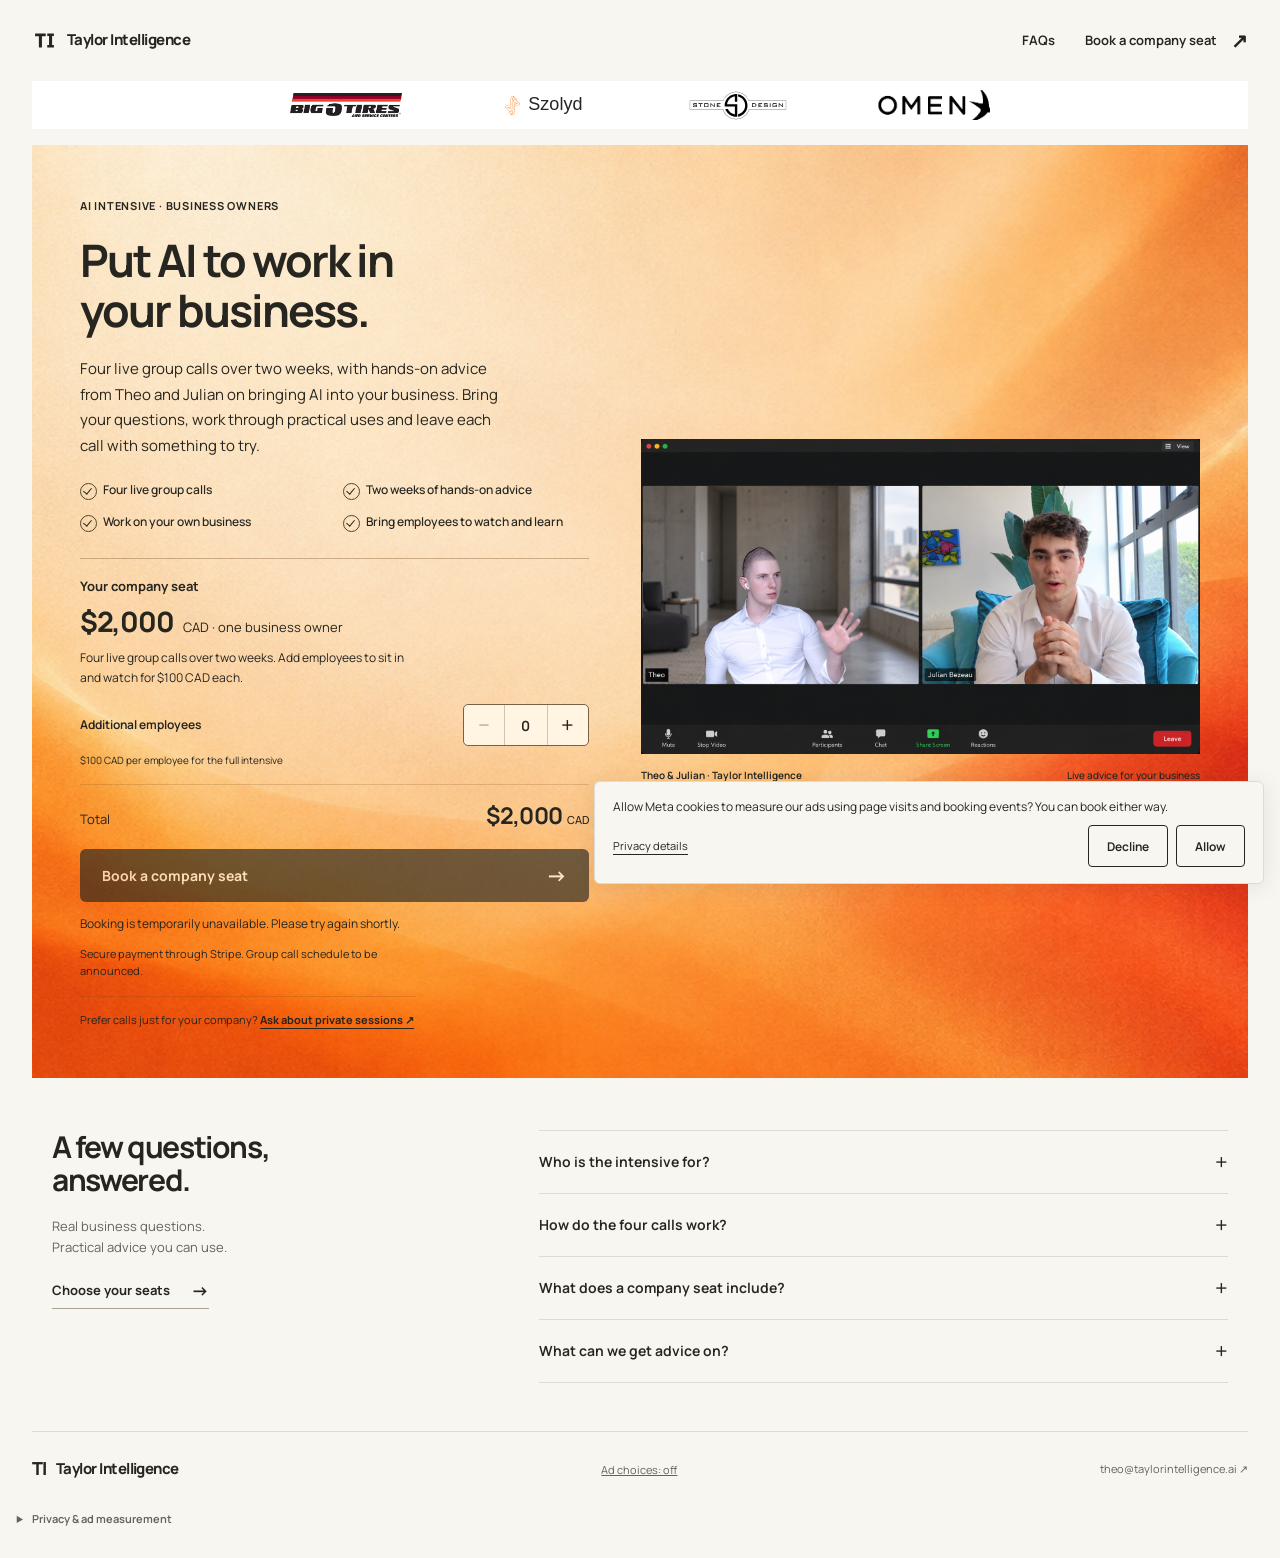
==== ai-intensive/index.html @ d01e2531 "Add consent-based Meta Pixel and verified purchase events" ====
<!doctype html>
<html lang="en-CA">
<head>
  <meta charset="utf-8">
  <meta name="viewport" content="width=device-width, initial-scale=1">
  <title>AI Intensive for Business Owners — Taylor Intelligence</title>
  <meta name="description" content="Hands-on advice for business owners putting AI to work. Four live group calls over two weeks. $2,000 CAD per company seat, plus $100 per additional employee.">
  <meta name="theme-color" content="#f4f1ea">
  <link rel="canonical" href="https://taylorintelligence.ai/ai-intensive/">
  <link rel="icon" href="/favicon.svg" type="image/svg+xml">
  <link rel="preload" href="/ai-intensive/fonts/Manrope.ttf" as="font" type="font/ttf" crossorigin>
  <meta property="og:type" content="website">
  <meta property="og:site_name" content="Taylor Intelligence">
  <meta property="og:title" content="Put AI to work in your business.">
  <meta property="og:description" content="Four live group calls over two weeks. Practical AI advice for business owners. $2,000 CAD per company seat, plus $100 per additional employee.">
  <meta property="og:url" content="https://taylorintelligence.ai/ai-intensive/">
  <meta property="og:image" content="https://taylorintelligence.ai/ai-intensive/og.png?v=20261009-company-intensive">
  <meta property="og:image:width" content="1200">
  <meta property="og:image:height" content="630">
  <meta name="twitter:card" content="summary_large_image">
  <meta name="twitter:title" content="Put AI to work in your business.">
  <meta name="twitter:description" content="Hands-on AI advice for business owners. Four live group calls over two weeks. $2,000 CAD per company seat, plus $100 per additional employee.">
  <meta name="twitter:image" content="https://taylorintelligence.ai/ai-intensive/og.png?v=20261009-company-intensive">
  <link rel="stylesheet" href="/ai-intensive/style.css?v=20261010-ad-measurement">
</head>
<body>
  <a class="skip-link" href="#main">Skip to content</a>
  <header class="site-header shell">
    <a class="brand" href="/" aria-label="Taylor Intelligence — home">
      <svg class="mark" viewBox="0 0 32 32" aria-hidden="true" focusable="false"><g transform="translate(3.290 24.934) scale(0.0256 -0.0256)"><path d="M557 563H368V0H216V563H27V698H557Z"/><path transform="translate(584 0)" d="M382 0H50V121H140V577H50V698H382V577H292V121H382Z"/></g></svg>
      <span>Taylor Intelligence</span>
    </a>
    <nav aria-label="Page navigation"><a href="#questions">FAQs</a><a class="nav-cta" href="#booking">Book a company seat <span aria-hidden="true">↗</span></a></nav>
  </header>

  <div class="client-proof shell" role="group" aria-label="A few businesses we work with">
    <div class="client-logos">
      <figure class="logo-item logo-big-o"><img src="/ai-intensive/logos/big-o-tires.png" alt="Big O Tires Victoria" width="400" height="89"></figure>
      <figure class="logo-item logo-szolyd"><img src="/ai-intensive/logos/szolyd.svg" alt="Szolyd" width="340" height="340"><span aria-hidden="true">Szolyd</span></figure>
      <figure class="logo-item"><img src="/ai-intensive/logos/sd-concrete.svg" alt="Stone Design Concrete" width="340" height="101"></figure>
      <figure class="logo-item logo-omen"><img src="/ai-intensive/logos/omen-foils-dark.png" alt="Omen Foils" width="1200" height="359"></figure>
    </div>
  </div>


  <main id="main">
    <section class="hero shell" aria-labelledby="offer-title">
      <div class="hero-copy">
        <div class="hero-heading">
          <p class="eyebrow">AI intensive · Business owners</p>
          <h1 id="offer-title">Put AI to work in your business.</h1>
        </div>
        <p class="hero-intro">Four live group calls over two weeks, with hands-on advice from Theo and Julian on bringing AI into your business. Bring your questions, work through practical uses and leave each call with something to try.</p>
        <ul class="inclusions" aria-label="Included in the programme">
          <li>Four live group calls</li>
          <li>Two weeks of hands-on advice</li>
          <li>Work on your own business</li>
          <li>Bring employees to watch and learn</li>
        </ul>
        <div id="booking" class="booking" aria-labelledby="booking-title">
          <h2 id="booking-title" class="booking-title">Your company seat</h2>
          <p class="price"><strong>$2,000</strong> <span>CAD · one business owner</span></p>
          <p class="seat-note">Four live group calls over two weeks. Add employees to sit in and watch for $100 CAD each.</p>
          <form id="company-checkout" action="/api/checkout" method="post">
            <div class="seat-row">
              <label for="extra-employees">Additional employees</label>
              <div class="seat-stepper">
                <button type="button" data-seat-step="-1" aria-label="Remove one additional employee" disabled>−</button>
                <input id="extra-employees" name="extraEmployees" type="number" min="0" max="99" step="1" value="0" inputmode="numeric" aria-describedby="extra-seat-price">
                <button type="button" data-seat-step="1" aria-label="Add one additional employee">+</button>
              </div>
            </div>
            <p id="extra-seat-price" class="seat-unit">$100 CAD per employee for the full intensive</p>
            <div class="order-total" aria-live="polite" aria-atomic="true"><span>Total</span><strong><output id="order-total" for="extra-employees">$2,000</output> <span>CAD</span></strong></div>
            <input type="hidden" name="checkoutAttempt" id="checkout-attempt" value="">
            <button class="button checkout-button" type="submit">Book a company seat <span aria-hidden="true">→</span></button>
            <p id="checkout-status" class="checkout-status" role="status" aria-live="polite" hidden></p>
          </form>
          <p class="hero-note">Secure payment through Stripe. Group call schedule to be announced.</p>
          <p class="private-option">Prefer calls just for your company? <a href="https://calendar.google.com/calendar/u/0/appointments/schedules/AcZssZ1gTNRRjtUhFG3CoFfreS9iHhPiF3XYPo2QBchk6DxCt5HwHm_gLVUe3Z-rBEhu890-og5GPxIP">Ask about private sessions <span aria-hidden="true">↗</span></a></p>
        </div>
      </div>
      <figure class="mentor-photo">
        <img src="/ai-intensive/images/theo-julian-call.png" alt="Theo Taylor and Julian Bezeau in a two-person video call." width="1672" height="941" fetchpriority="high">
        <figcaption><span>Theo &amp; Julian · Taylor Intelligence</span><span>Live advice for your business</span></figcaption>
      </figure>
    </section>

    <section id="questions" class="questions shell" aria-labelledby="questions-title">
      <div class="questions-intro">
        <h2 id="questions-title">A few questions, <br>answered.</h2>
        <p>Real business questions. <br>Practical advice you can use.</p>
        <a class="text-link" href="#booking">Choose your seats <span aria-hidden="true">→</span></a>
      </div>
      <div class="faq-list">
        <details><summary>Who is the intensive for?<span aria-hidden="true">+</span></summary><p>Business owners who want hands-on advice on incorporating AI into their business. Bring the work you already do and the questions you want help with. You don’t need to be an AI expert.</p></details>
        <details><summary>How do the four calls work?<span aria-hidden="true">+</span></summary><p>You join four live shared group calls over two weeks, guided by Theo and Julian. We discuss practical AI uses and give advice grounded in the businesses in the room. The group schedule is to be announced. Private company sessions are available by arrangement; ask us about the scope and price.</p></details>
        <details><summary>What does a company seat include?<span aria-hidden="true">+</span></summary><p>The $2,000 CAD company seat covers one business owner for all four calls. Additional employees from the same company can sit in and watch for $100 CAD each, covering the full intensive. Use the seat selector to choose how many extra employees to bring before paying.</p></details>
        <details><summary>What can we get advice on?<span aria-hidden="true">+</span></summary><p>Bring practical questions: where AI could help with customer follow-ups, quoting, marketing, admin or finding information. We help you think through useful tools and next steps for your business. This is live advice and education; custom software development and paid tool subscriptions are separate.</p></details>
      </div>
    </section>
  </main>
  <footer class="site-footer shell"><a class="brand" href="/"><span class="footer-ti" aria-hidden="true">TI</span><span>Taylor Intelligence</span></a><button type="button" id="ad-choice" class="ad-choice">Ad choices: off</button><a href="mailto:theo@taylorintelligence.ai">theo@taylorintelligence.ai <span aria-hidden="true">↗</span></a></footer>
  <details id="ad-privacy" class="ad-privacy shell"><summary>Privacy &amp; ad measurement</summary><p>With your permission, we use Meta Pixel to measure visits to this page, checkout starts and completed bookings. Meta receives event details, page and referral information, browser/device information and cookie identifiers, and processes your IP address. Booking events include the total and number of seats. We do not send names, email addresses, card details or Stripe checkout tokens to Meta through this integration. See <a href="https://www.facebook.com/privacy/policy/" rel="noreferrer">Meta’s Privacy Policy</a>. You can change your choice using “Ad choices” above. Your choice is saved in this browser for up to 180 days; supported browser privacy signals keep tracking off. Stripe processes payments separately. Questions: <a href="mailto:theo@taylorintelligence.ai">theo@taylorintelligence.ai</a>.</p></details>
  <section id="ad-notice" class="ad-notice" aria-label="Optional ad measurement" hidden>
    <p id="ad-notice-text">Allow Meta cookies to measure our ads using page visits and booking events? You can book either way.</p>
    <a id="ad-privacy-link" href="#ad-privacy">Privacy details</a>
    <div class="ad-actions"><button id="ad-decline" type="button">Decline</button><button id="ad-allow" type="button">Allow</button></div>
  </section>
  <script src="/ai-intensive/tracking.js?v=20261010-meta" defer></script>
  <script src="/ai-intensive/checkout.js?v=20261010-meta" defer></script>
</body>
</html>
---- ai-intensive/style.css ----
@font-face { font-family: Manrope; src: url('/ai-intensive/fonts/Manrope.ttf') format('truetype'); font-style: normal; font-weight: 200 800; font-display: swap; }
:root { color-scheme: light; --paper: #f8f6f1; --ink: #26251f; --muted: #65635d; --line: #dedbd2; --sans: Manrope, Arial, Helvetica, sans-serif; }
* { box-sizing: border-box; }
html { scroll-behavior: smooth; -webkit-text-size-adjust: 100%; scroll-padding-top: 24px; }
body { margin: 0; color: var(--ink); background: var(--paper); font: 15px/1.65 var(--sans); }
a { color: inherit; text-underline-offset: 4px; }
a, summary { touch-action: manipulation; }
:focus-visible { outline: 3px solid #92350e; outline-offset: 5px; }
p, figure { margin: 0; }
h1, h2 { margin: 0; font-weight: 700; letter-spacing: -.045em; line-height: 1.12; }
.shell { width: calc(100% - 64px); max-width: 1240px; margin-inline: auto; }
.skip-link { position: fixed; z-index: 10; top: 10px; left: 10px; padding: 12px 20px; color: white; background: var(--ink); transform: translateY(-150%); }
.skip-link:focus { transform: none; }
.site-header { display: flex; justify-content: space-between; align-items: center; padding: 24px 0; gap: 24px; }
.brand { display: inline-flex; align-items: center; gap: 10px; text-decoration: none; font-size: 15px; font-weight: 750; letter-spacing: -.035em; }
.mark { width: 25px; height: 25px; fill: currentColor; flex: none; }
nav { display: flex; align-items: center; gap: 30px; font-size: 13px; font-weight: 650; }
nav a { text-decoration: none; }
nav a:hover { text-decoration: underline; }
.nav-cta { display: flex; gap: 14px; align-items: center; }
.nav-cta span { font-size: 20px; }
.client-proof { background: #fff; padding: 9px 20px; margin-bottom: 16px; }
.client-logos { display: grid; grid-template-columns: repeat(4, minmax(0, 1fr)); align-items: center; gap: 25px; max-width: 760px; margin: auto; }
.logo-item { width: 100%; max-width: 112px; height: 30px; margin: 0; justify-self: center; display: flex; justify-content: center; align-items: center; min-width: 0; }
.logo-item img { display: block; width: 100%; height: 29px; object-fit: contain; }
.logo-szolyd { gap: 4px; }
.logo-szolyd img { width: 23px; height: 30px; flex: none; }
.logo-szolyd span { font-family: Arial, Helvetica, sans-serif; font-size: 18px; color: #252525; }
.logo-omen { overflow: hidden; }
.logo-omen img { width: 220%; max-width: none; height: auto; flex: none; }
.hero { display: grid; grid-template-columns: 1fr 1.1fr; gap: 52px; align-items: center; padding: 48px; background-color: #ffbf7e; background-image: url('/ai-intensive/images/orange-mentoring-background.jpg'); background-size: cover; background-position: center; }
.eyebrow { display: inline-block; margin-bottom: 20px; font-size: 11px; font-weight: 700; letter-spacing: .07em; text-transform: uppercase; }
h1 { max-width: 14ch; font-size: clamp(36px, 3.5vw, 48px); }
.hero-intro { max-width: 47ch; margin: 21px 0 23px; font-size: 15px; line-height: 1.7; }
.inclusions { display: grid; grid-template-columns: 1fr 1fr; gap: 13px 18px; margin: 0 0 26px; padding: 0; list-style: none; font-size: 12px; line-height: 1.55; font-weight: 550; }
.inclusions li { position: relative; padding-left: 23px; }
.inclusions li::before { content: ''; position: absolute; left: 0; top: 2px; width: 15px; height: 15px; border: 1px solid #544327; border-radius: 50%; }
.inclusions li::after { content: ''; position: absolute; left: 5px; top: 5px; width: 4px; height: 7px; border: solid currentColor; border-width: 0 1px 1px 0; transform: rotate(40deg); }
.price { display: flex; align-items: baseline; gap: 10px; margin-bottom: 19px; line-height: 1.4; }
.price strong { font-size: 28px; font-weight: 750; letter-spacing: -.045em; }
.price span { font-size: 13px; }
.button { display: inline-flex; align-items: center; justify-content: space-between; gap: 35px; min-height: 53px; padding: 14px 22px; border-radius: 6px; text-decoration: none; color: #fff; background: var(--ink); font-size: 14px; font-weight: 700; transition: background-color .2s; }
.button span { font-size: 21px; line-height: 1; }
.button:hover { background: #454139; }
.hero-note { max-width: 44ch; margin-top: 11px; font-size: 11px; line-height: 1.6; }
.booking { border-top: 1px solid #6f471a55; padding-top: 20px; scroll-margin-top: 25px; }
.booking-title { font-size: 13px; letter-spacing: 0; margin-bottom: 9px; }
.booking .price { margin-bottom: 7px; }
.seat-note { max-width: 48ch; font-size: 12px; line-height: 1.65; margin-bottom: 16px; }
.seat-row { display: flex; justify-content: space-between; align-items: center; gap: 14px; font-size: 12px; font-weight: 650; }
.seat-stepper { display: flex; align-items: center; border: 1px solid #786144; border-radius: 5px; background: #fff5e2; }
.seat-stepper button { min-width: 40px; min-height: 40px; border: 0; background: transparent; color: var(--ink); font: 22px/1 var(--sans); cursor: pointer; }
.seat-stepper button:disabled { opacity: .35; cursor: default; }
.seat-stepper input { width: 44px; min-height: 40px; padding: 0; border: 0; border-inline: 1px solid #78614455; border-radius: 0; background: transparent; color: var(--ink); text-align: center; font: 650 14px var(--sans); appearance: textfield; }
.seat-stepper input::-webkit-inner-spin-button, .seat-stepper input::-webkit-outer-spin-button { -webkit-appearance: none; margin: 0; }
.seat-unit { margin-top: 6px; font-size: 10px; }
.order-total { display: flex; align-items: baseline; justify-content: space-between; gap: 15px; margin: 15px 0; padding-top: 12px; border-top: 1px solid #6f471a33; font-size: 13px; }
.order-total strong { font-size: 23px; letter-spacing: -.03em; }
.order-total strong span { font-size: 11px; font-weight: 500; letter-spacing: 0; }
.checkout-button { width: 100%; border: 0; font-family: var(--sans); cursor: pointer; }
.checkout-button:disabled { opacity: .65; cursor: wait; }
.checkout-status { margin-top: 12px; font-size: 12px; line-height: 1.6; }
.private-option { max-width: 48ch; margin-top: 16px; padding-top: 14px; border-top: 1px solid #6f471a33; font-size: 11px; line-height: 1.7; }
.private-option a { font-weight: 700; white-space: normal; }
.mentor-photo { align-self: center; min-width: 0; }
.mentor-photo img { display: block; width: 100%; height: auto; }
.mentor-photo figcaption { display: flex; justify-content: space-between; gap: 16px; margin-top: 13px; font-size: 10px; font-weight: 650; }
.mentor-photo figcaption span:last-child { font-weight: 500; }
.questions { display: grid; grid-template-columns: 1fr 1.65fr; gap: 70px; padding: 52px 20px 48px; }
h2 { font-size: 30px; }
.questions-intro > p { color: var(--muted); margin: 19px 0 17px; font-size: 13px; }
.text-link { display: inline-flex; align-items: center; gap: 21px; font-size: 13px; font-weight: 700; text-decoration: none; border-bottom: 1px solid #aaa394; padding-bottom: 3px; }
.text-link:hover { border-color: var(--ink); }
.text-link span { font-size: 18px; }
.faq-list { border-top: 1px solid var(--line); }
details { border-bottom: 1px solid var(--line); }
summary { cursor: pointer; list-style: none; font-size: 14px; font-weight: 650; display: flex; justify-content: space-between; align-items: center; gap: 20px; min-height: 62px; padding: 16px 0; }
summary::-webkit-details-marker { display: none; }
summary span { font-size: 22px; font-weight: 400; line-height: 1; flex: none; }
details[open] summary span { transform: rotate(45deg); }
details > p { font-size: 13px; color: var(--muted); padding: 0 24px 20px 0; max-width: 70ch; }
.site-footer { display: flex; align-items: center; justify-content: space-between; gap: 25px; border-top: 1px solid var(--line); padding: 22px 0 25px; }
.footer-ti { font-size: 18px; letter-spacing: -.06em; font-weight: 800; }
.site-footer > a:last-child { font-size: 11px; color: var(--muted); text-decoration: none; }
.ad-choice { border: 0; padding: 8px 0; color: var(--muted); background: none; font: 11px var(--sans); text-decoration: underline; cursor: pointer; }
.ad-privacy { border: 0; padding-bottom: 20px; }
.ad-privacy summary { display: list-item; list-style: disclosure-closed; min-height: 0; padding: 0 0 10px; font-size: 11px; color: var(--muted); }
.ad-privacy[open] summary { list-style: disclosure-open; }
.ad-privacy p { font-size: 11px; max-width: 85ch; padding-bottom: 8px; }
.ad-notice { position: fixed; z-index: 20; inset: auto 16px 16px; max-width: 670px; margin-left: auto; display: grid; grid-template-columns: 1fr auto; gap: 8px 18px; padding: 16px 18px; border: 1px solid var(--line); border-radius: 6px; background: var(--paper); box-shadow: 0 3px 22px #26251f18; font-size: 12px; line-height: 1.55; }
.ad-notice[hidden] { display: none; }
.ad-notice p { grid-column: 1 / -1; }
.ad-notice a { align-self: center; font-size: 11px; }
.ad-actions { display: flex; gap: 8px; }
.ad-actions button { min-height: 42px; padding: 8px 18px; border: 1px solid var(--ink); border-radius: 4px; color: var(--ink); background: transparent; font: 650 12px var(--sans); cursor: pointer; }
.ad-actions button:hover { background: #eae6db; }
.ad-actions button:disabled { opacity: .45; cursor: default; }
@media (max-width: 360px) { .ad-notice { inset-inline: 10px; padding: 12px; gap: 6px; } .ad-actions button { padding-inline: 12px; } }
@media (max-width: 1000px) {
  .shell { width: calc(100% - 40px); }
  .hero { padding: 34px; gap: 30px; grid-template-columns: 1fr 1.1fr; }
  h1 { font-size: 38px; }
  .hero-intro { font-size: 14px; }
  .inclusions { grid-template-columns: 1fr; gap: 9px; margin-bottom: 22px; }
  .questions { gap: 40px; padding-inline: 10px; }
}
@media (max-width: 760px) {
  .shell { width: calc(100% - 36px); }
  .site-header { padding: 20px 0; }
  .brand { font-size: 13px; gap: 8px; }
  .mark { width: 22px; height: 22px; }
  nav { gap: 18px; font-size: 12px; }
  .client-proof { padding: 8px 12px; margin-bottom: 12px; }
  .client-logos { gap: 20px; }
  .logo-item { max-width: 100px; height: 28px; }
  .logo-item img { height: 26px; }
  .logo-szolyd img { width: 20px; height: 28px; }
  .logo-szolyd span { font-size: 16px; }
  .logo-omen img { height: auto; }
  .hero { padding: 29px; gap: 27px; }
  h1 { font-size: 34px; }
  .eyebrow { font-size: 10px; margin-bottom: 17px; }
  .hero-intro { font-size: 13px; margin-block: 18px 20px; }
  .mentor-photo figcaption { display: block; font-size: 9px; }
  .mentor-photo figcaption span { display: block; }
  .price strong { font-size: 26px; }
  .price span { font-size: 11px; }
  .button { font-size: 13px; padding-inline: 18px; gap: 22px; }
  .hero-note { font-size: 10px; }
  .questions { gap: 30px; padding: 35px 6px; }
  h2 { font-size: 26px; }
  summary { font-size: 13px; min-height: 60px; }
}
@media (max-width: 640px) {
  nav > a:first-child { display: none; }
  .hero { grid-template-columns: 1fr; gap: 25px; padding: 28px 24px; background-image: url('/ai-intensive/images/orange-mentoring-background-mobile.jpg'); background-position: center; }
  .hero-copy { display: contents; }
  .hero-heading { order: 1; }
  .mentor-photo { order: 2; width: calc(100% + 16px); margin-inline: -8px; }
  .booking { order: 3; }
  h1 { font-size: clamp(32px, 8vw, 43px); max-width: 16ch; }
  .hero-intro { order: 4; font-size: 14px; max-width: 43ch; margin: 0; }
  .inclusions { order: 5; grid-template-columns: 1fr 1fr; gap: 13px 16px; font-size: 11px; margin: 0; }
  .inclusions li { padding-left: 0; }
  .inclusions li::before, .inclusions li::after { content: none; }
  .nav-cta span, .button span, .text-link span, .private-option a span, .site-footer > a:last-child span { display: none; }
  .price { margin-bottom: 17px; }
  .price strong { font-size: 27px; }
  .price span { font-size: 12px; }
  .button { font-size: 14px; min-height: 52px; }
  .hero-note { font-size: 11px; }
  .mentor-photo figcaption { display: flex; font-size: 9px; margin-top: 10px; }
  .client-logos { gap: 12px; }
  .logo-item { max-width: 85px; height: 25px; }
  .logo-item img { height: 23px; }
  .logo-szolyd { gap: 2px; }
  .logo-szolyd img { width: 17px; height: 25px; }
  .logo-szolyd span { font-size: 13px; }
  .logo-omen img { height: auto; }
  .questions { grid-template-columns: 1fr; gap: 25px; padding: 32px 6px; }
  .questions-intro h2 br { display: none; }
  .questions-intro > p { margin-block: 12px; }
  .questions-intro > p br { display: none; }
  .site-footer { flex-wrap: wrap; gap: 12px; padding-block: 20px; }
}
@media (max-width: 360px) {
  .shell { width: calc(100% - 28px); }
  .hero { padding-inline: 20px; }
  .brand { font-size: 12px; }
  nav { font-size: 10px; }
  .nav-cta { gap: 7px; }
  .client-proof { padding-inline: 8px; }
  .client-logos { gap: 8px; }
  .logo-szolyd img { width: 14px; }
  .logo-szolyd span { font-size: 11px; }
  .inclusions { grid-template-columns: 1fr; gap: 9px; font-size: 12px; }
}
/* One entrance per page load; content remains visible when motion is disabled. */
@keyframes ti-enter {
  from { opacity: 0; translate: 0 14px; }
  to { opacity: 1; translate: 0 0; }
}
@keyframes ti-photo-enter {
  from { opacity: 0; translate: 0 22px; }
  to { opacity: 1; translate: 0 0; }
}
@media (prefers-reduced-motion: no-preference) {
  .site-header .brand, .site-header nav { animation: ti-enter .6s cubic-bezier(.22, 1, .36, 1) both; }
  .client-proof { animation: ti-enter .65s .08s cubic-bezier(.22, 1, .36, 1) both; }
  .hero-copy > *, .inclusions li { animation: ti-enter .65s var(--enter-delay, .14s) cubic-bezier(.22, 1, .36, 1) both; }
  .hero-copy .eyebrow { --enter-delay: .08s; }
  .hero-intro { --enter-delay: .23s; }
  .hero-copy .inclusions { animation: none; }
  .inclusions li:nth-child(1) { --enter-delay: .29s; }
  .inclusions li:nth-child(2) { --enter-delay: .33s; }
  .inclusions li:nth-child(3) { --enter-delay: .37s; }
  .inclusions li:nth-child(4) { --enter-delay: .41s; }
  .hero-copy .price { --enter-delay: .47s; }
  .hero-copy .button { --enter-delay: .53s; }
  .hero-note { --enter-delay: .59s; }
  .mentor-photo { animation: ti-photo-enter 1s .18s cubic-bezier(.22, 1, .36, 1) both; }
  .questions-intro { animation: ti-enter .75s .42s cubic-bezier(.22, 1, .36, 1) both; }
  .faq-list { animation: ti-enter .75s .5s cubic-bezier(.22, 1, .36, 1) both; }
  .button { transition: background-color .2s, transform .25s; }
  .button span, .nav-cta span, .text-link span { transition: transform .25s cubic-bezier(.22, 1, .36, 1); }
  .site-header .brand:focus-within, .site-header nav:focus-within,
  .hero-copy > *:focus-within, .questions-intro:focus-within, .faq-list:focus-within { opacity: 1 !important; translate: 0 0 !important; }
  .booking { --enter-delay: .47s; }
}
@media (hover: hover) and (prefers-reduced-motion: no-preference) {
  .button:hover { transform: translateY(-2px); }
  .button:hover span, .text-link:hover span { transform: translateX(4px); }
  .nav-cta:hover span { transform: translate(2px, -2px); }
}
@media (prefers-reduced-motion: reduce) { html { scroll-behavior: auto; } .button { transition: none; } }
@media (forced-colors: active) {
  .hero { background: Canvas; color: CanvasText; }
  .button { background: ButtonFace; color: ButtonText; border: 1px solid ButtonText; }
  .seat-stepper, .seat-stepper input { background: Canvas; color: CanvasText; border-color: CanvasText; }
  .seat-stepper button { color: ButtonText; }
  .eyebrow, .hero-note, .questions-intro > p, details > p, .site-footer > a:last-child { color: CanvasText; }
  .inclusions li::before, .text-link, .faq-list, details, .site-footer { border-color: CanvasText; }
  .mark { fill: CanvasText; }
}
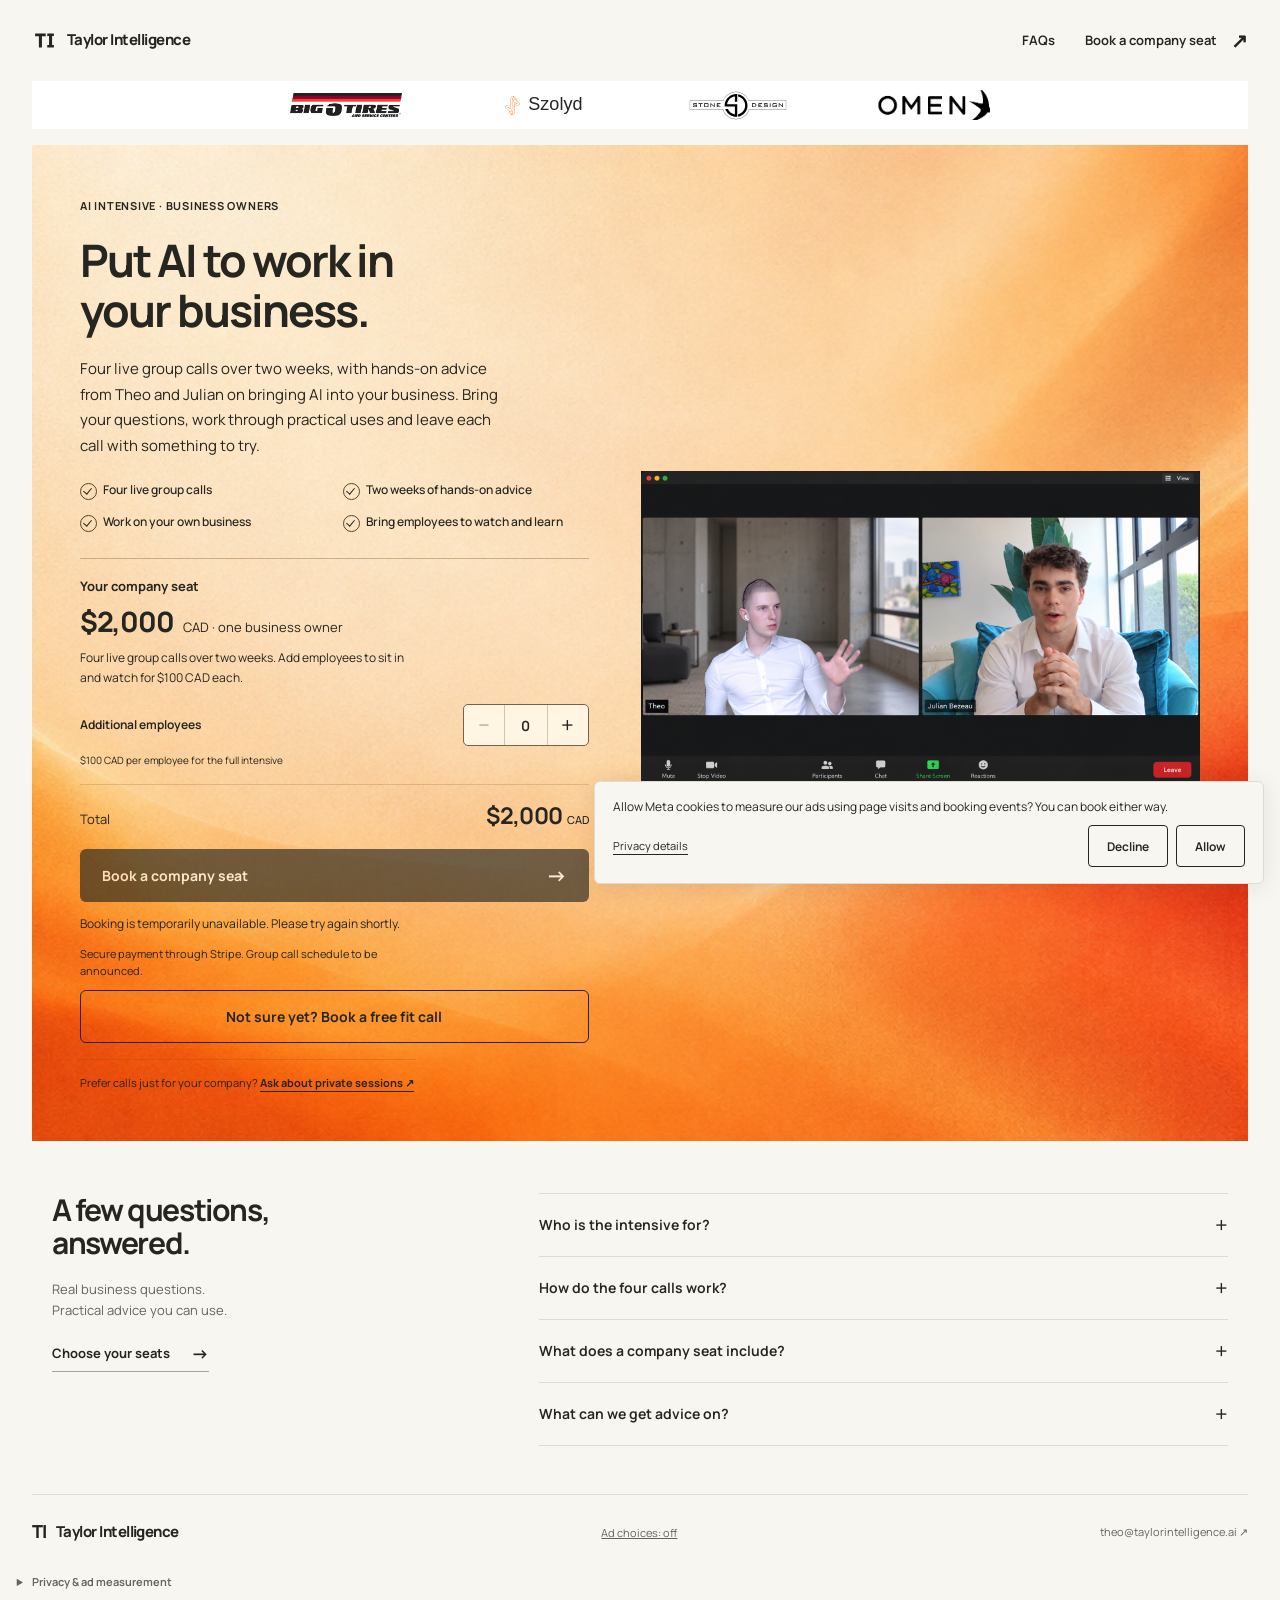
==== commit 6da5d798: "Add free fit-call option below intensive checkout" ====
--- a/ai-intensive/index.html
+++ b/ai-intensive/index.html
@@ -21,7 +21,7 @@
   <meta name="twitter:title" content="Put AI to work in your business.">
   <meta name="twitter:description" content="Hands-on AI advice for business owners. Four live group calls over two weeks. $2,000 CAD per company seat, plus $100 per additional employee.">
   <meta name="twitter:image" content="https://taylorintelligence.ai/ai-intensive/og.png?v=20261009-company-intensive">
-  <link rel="stylesheet" href="/ai-intensive/style.css?v=20261010-ad-measurement">
+  <link rel="stylesheet" href="/ai-intensive/style.css?v=20261010-fit-call">
 </head>
 <body>
   <a class="skip-link" href="#main">Skip to content</a>
@@ -77,6 +77,7 @@
             <p id="checkout-status" class="checkout-status" role="status" aria-live="polite" hidden></p>
           </form>
           <p class="hero-note">Secure payment through Stripe. Group call schedule to be announced.</p>
+          <a class="button fit-call-button" href="https://calendar.google.com/calendar/u/0/appointments/schedules/AcZssZ1gTNRRjtUhFG3CoFfreS9iHhPiF3XYPo2QBchk6DxCt5HwHm_gLVUe3Z-rBEhu890-og5GPxIP">Not sure yet? Book a free fit call</a>
           <p class="private-option">Prefer calls just for your company? <a href="https://calendar.google.com/calendar/u/0/appointments/schedules/AcZssZ1gTNRRjtUhFG3CoFfreS9iHhPiF3XYPo2QBchk6DxCt5HwHm_gLVUe3Z-rBEhu890-og5GPxIP">Ask about private sessions <span aria-hidden="true">↗</span></a></p>
         </div>
       </div>
--- a/ai-intensive/style.css
+++ b/ai-intensive/style.css
@@ -60,6 +60,8 @@
 .checkout-button { width: 100%; border: 0; font-family: var(--sans); cursor: pointer; }
 .checkout-button:disabled { opacity: .65; cursor: wait; }
 .checkout-status { margin-top: 12px; font-size: 12px; line-height: 1.6; }
+.fit-call-button { width: 100%; justify-content: center; margin-top: 10px; border: 1px solid var(--ink); color: var(--ink); background: transparent; text-align: center; }
+.fit-call-button:hover { background: #fff5e255; }
 .private-option { max-width: 48ch; margin-top: 16px; padding-top: 14px; border-top: 1px solid #6f471a33; font-size: 11px; line-height: 1.7; }
 .private-option a { font-weight: 700; white-space: normal; }
 .mentor-photo { align-self: center; min-width: 0; }
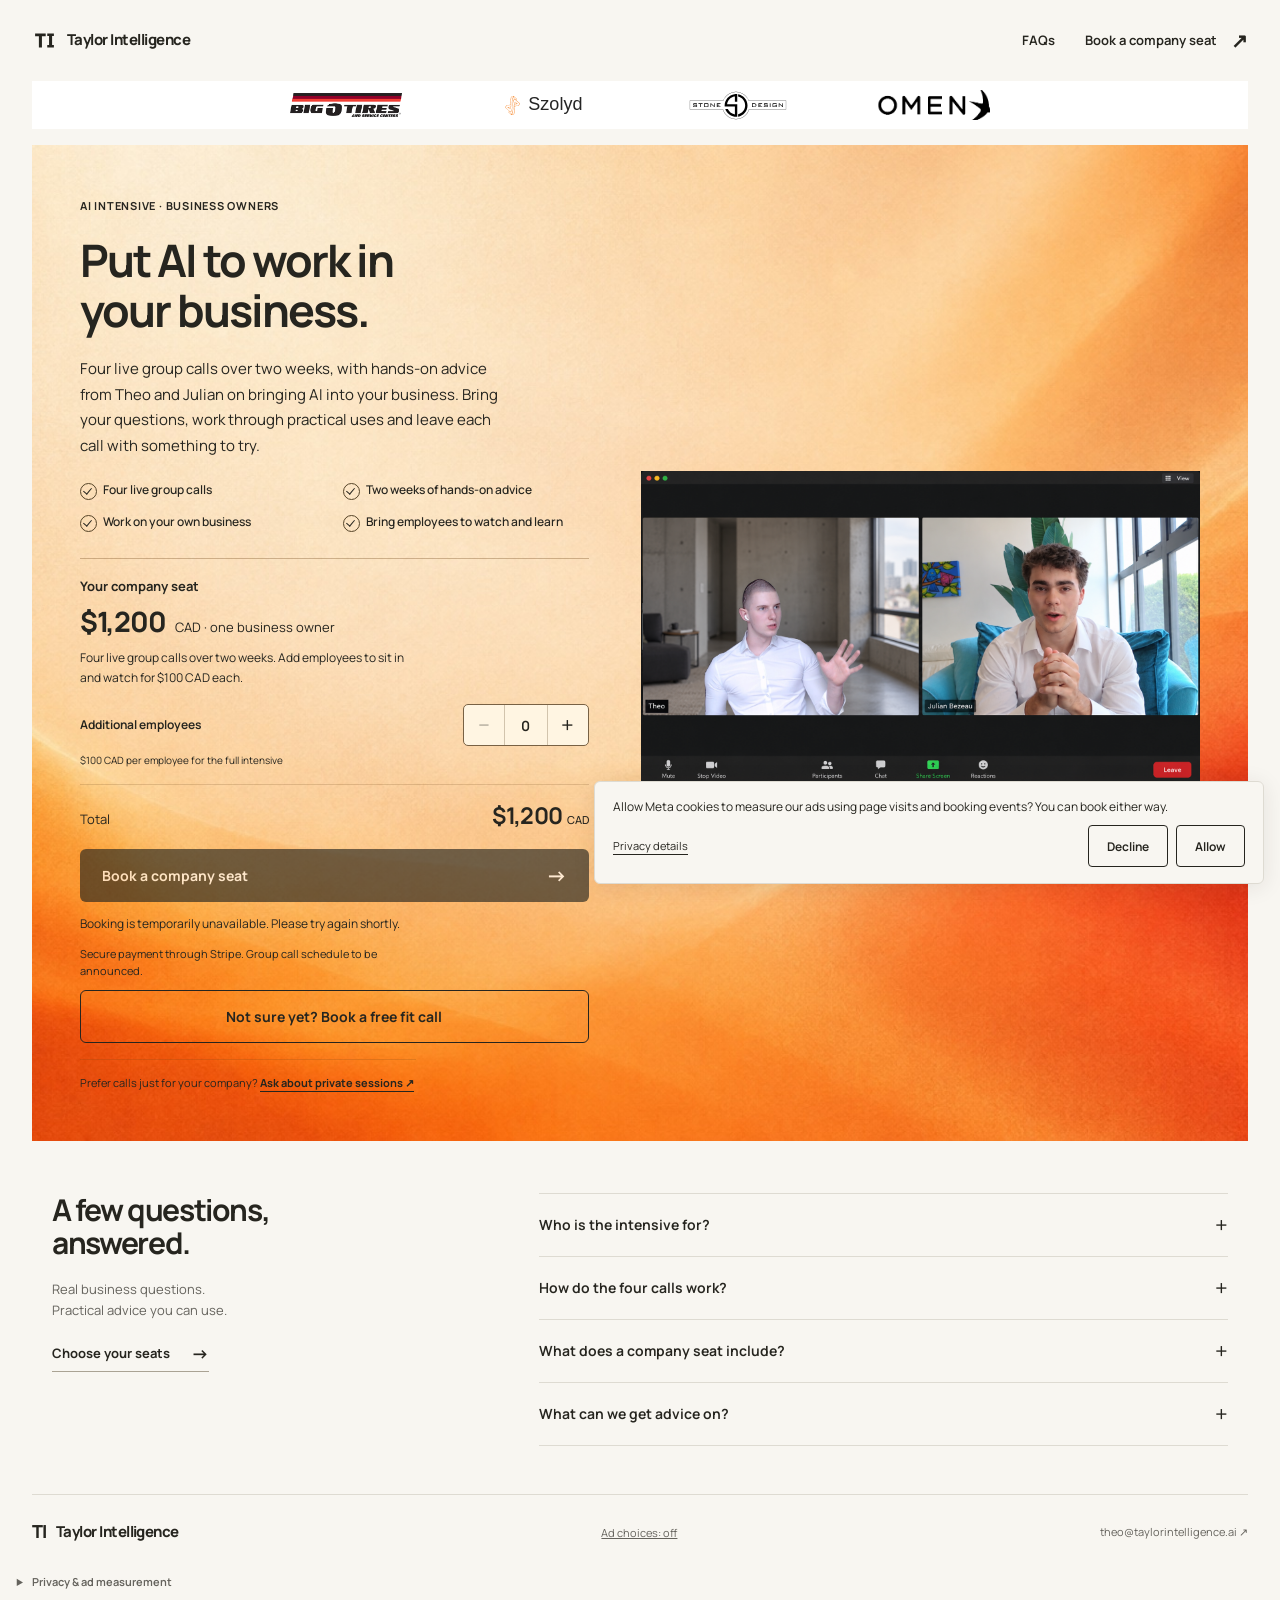
==== commit 6f92626c: "Set AI Intensive company seat to CAD 1200" ====
--- a/ai-intensive/index.html
+++ b/ai-intensive/index.html
@@ -4,7 +4,7 @@
   <meta charset="utf-8">
   <meta name="viewport" content="width=device-width, initial-scale=1">
   <title>AI Intensive for Business Owners — Taylor Intelligence</title>
-  <meta name="description" content="Hands-on advice for business owners putting AI to work. Four live group calls over two weeks. $2,000 CAD per company seat, plus $100 per additional employee.">
+  <meta name="description" content="Hands-on advice for business owners putting AI to work. Four live group calls over two weeks. $1,200 CAD per company seat, plus $100 per additional employee.">
   <meta name="theme-color" content="#f4f1ea">
   <link rel="canonical" href="https://taylorintelligence.ai/ai-intensive/">
   <link rel="icon" href="/favicon.svg" type="image/svg+xml">
@@ -12,15 +12,15 @@
   <meta property="og:type" content="website">
   <meta property="og:site_name" content="Taylor Intelligence">
   <meta property="og:title" content="Put AI to work in your business.">
-  <meta property="og:description" content="Four live group calls over two weeks. Practical AI advice for business owners. $2,000 CAD per company seat, plus $100 per additional employee.">
+  <meta property="og:description" content="Four live group calls over two weeks. Practical AI advice for business owners. $1,200 CAD per company seat, plus $100 per additional employee.">
   <meta property="og:url" content="https://taylorintelligence.ai/ai-intensive/">
-  <meta property="og:image" content="https://taylorintelligence.ai/ai-intensive/og.png?v=20261009-company-intensive">
+  <meta property="og:image" content="https://taylorintelligence.ai/ai-intensive/og.png?v=20261012-price-1200">
   <meta property="og:image:width" content="1200">
   <meta property="og:image:height" content="630">
   <meta name="twitter:card" content="summary_large_image">
   <meta name="twitter:title" content="Put AI to work in your business.">
-  <meta name="twitter:description" content="Hands-on AI advice for business owners. Four live group calls over two weeks. $2,000 CAD per company seat, plus $100 per additional employee.">
-  <meta name="twitter:image" content="https://taylorintelligence.ai/ai-intensive/og.png?v=20261009-company-intensive">
+  <meta name="twitter:description" content="Hands-on AI advice for business owners. Four live group calls over two weeks. $1,200 CAD per company seat, plus $100 per additional employee.">
+  <meta name="twitter:image" content="https://taylorintelligence.ai/ai-intensive/og.png?v=20261012-price-1200">
   <link rel="stylesheet" href="/ai-intensive/style.css?v=20261010-fit-call">
 </head>
 <body>
@@ -59,7 +59,7 @@
         </ul>
         <div id="booking" class="booking" aria-labelledby="booking-title">
           <h2 id="booking-title" class="booking-title">Your company seat</h2>
-          <p class="price"><strong>$2,000</strong> <span>CAD · one business owner</span></p>
+          <p class="price"><strong>$1,200</strong> <span>CAD · one business owner</span></p>
           <p class="seat-note">Four live group calls over two weeks. Add employees to sit in and watch for $100 CAD each.</p>
           <form id="company-checkout" action="/api/checkout" method="post">
             <div class="seat-row">
@@ -71,7 +71,7 @@
               </div>
             </div>
             <p id="extra-seat-price" class="seat-unit">$100 CAD per employee for the full intensive</p>
-            <div class="order-total" aria-live="polite" aria-atomic="true"><span>Total</span><strong><output id="order-total" for="extra-employees">$2,000</output> <span>CAD</span></strong></div>
+            <div class="order-total" aria-live="polite" aria-atomic="true"><span>Total</span><strong><output id="order-total" for="extra-employees">$1,200</output> <span>CAD</span></strong></div>
             <input type="hidden" name="checkoutAttempt" id="checkout-attempt" value="">
             <button class="button checkout-button" type="submit">Book a company seat <span aria-hidden="true">→</span></button>
             <p id="checkout-status" class="checkout-status" role="status" aria-live="polite" hidden></p>
@@ -96,7 +96,7 @@
       <div class="faq-list">
         <details><summary>Who is the intensive for?<span aria-hidden="true">+</span></summary><p>Business owners who want hands-on advice on incorporating AI into their business. Bring the work you already do and the questions you want help with. You don’t need to be an AI expert.</p></details>
         <details><summary>How do the four calls work?<span aria-hidden="true">+</span></summary><p>You join four live shared group calls over two weeks, guided by Theo and Julian. We discuss practical AI uses and give advice grounded in the businesses in the room. The group schedule is to be announced. Private company sessions are available by arrangement; ask us about the scope and price.</p></details>
-        <details><summary>What does a company seat include?<span aria-hidden="true">+</span></summary><p>The $2,000 CAD company seat covers one business owner for all four calls. Additional employees from the same company can sit in and watch for $100 CAD each, covering the full intensive. Use the seat selector to choose how many extra employees to bring before paying.</p></details>
+        <details><summary>What does a company seat include?<span aria-hidden="true">+</span></summary><p>The $1,200 CAD company seat covers one business owner for all four calls. Additional employees from the same company can sit in and watch for $100 CAD each, covering the full intensive. Use the seat selector to choose how many extra employees to bring before paying.</p></details>
         <details><summary>What can we get advice on?<span aria-hidden="true">+</span></summary><p>Bring practical questions: where AI could help with customer follow-ups, quoting, marketing, admin or finding information. We help you think through useful tools and next steps for your business. This is live advice and education; custom software development and paid tool subscriptions are separate.</p></details>
       </div>
     </section>
@@ -108,7 +108,7 @@
     <a id="ad-privacy-link" href="#ad-privacy">Privacy details</a>
     <div class="ad-actions"><button id="ad-decline" type="button">Decline</button><button id="ad-allow" type="button">Allow</button></div>
   </section>
-  <script src="/ai-intensive/tracking.js?v=20261010-meta" defer></script>
-  <script src="/ai-intensive/checkout.js?v=20261010-meta" defer></script>
+  <script src="/ai-intensive/tracking.js?v=20261012-price-1200" defer></script>
+  <script src="/ai-intensive/checkout.js?v=20261012-price-1200" defer></script>
 </body>
 </html>
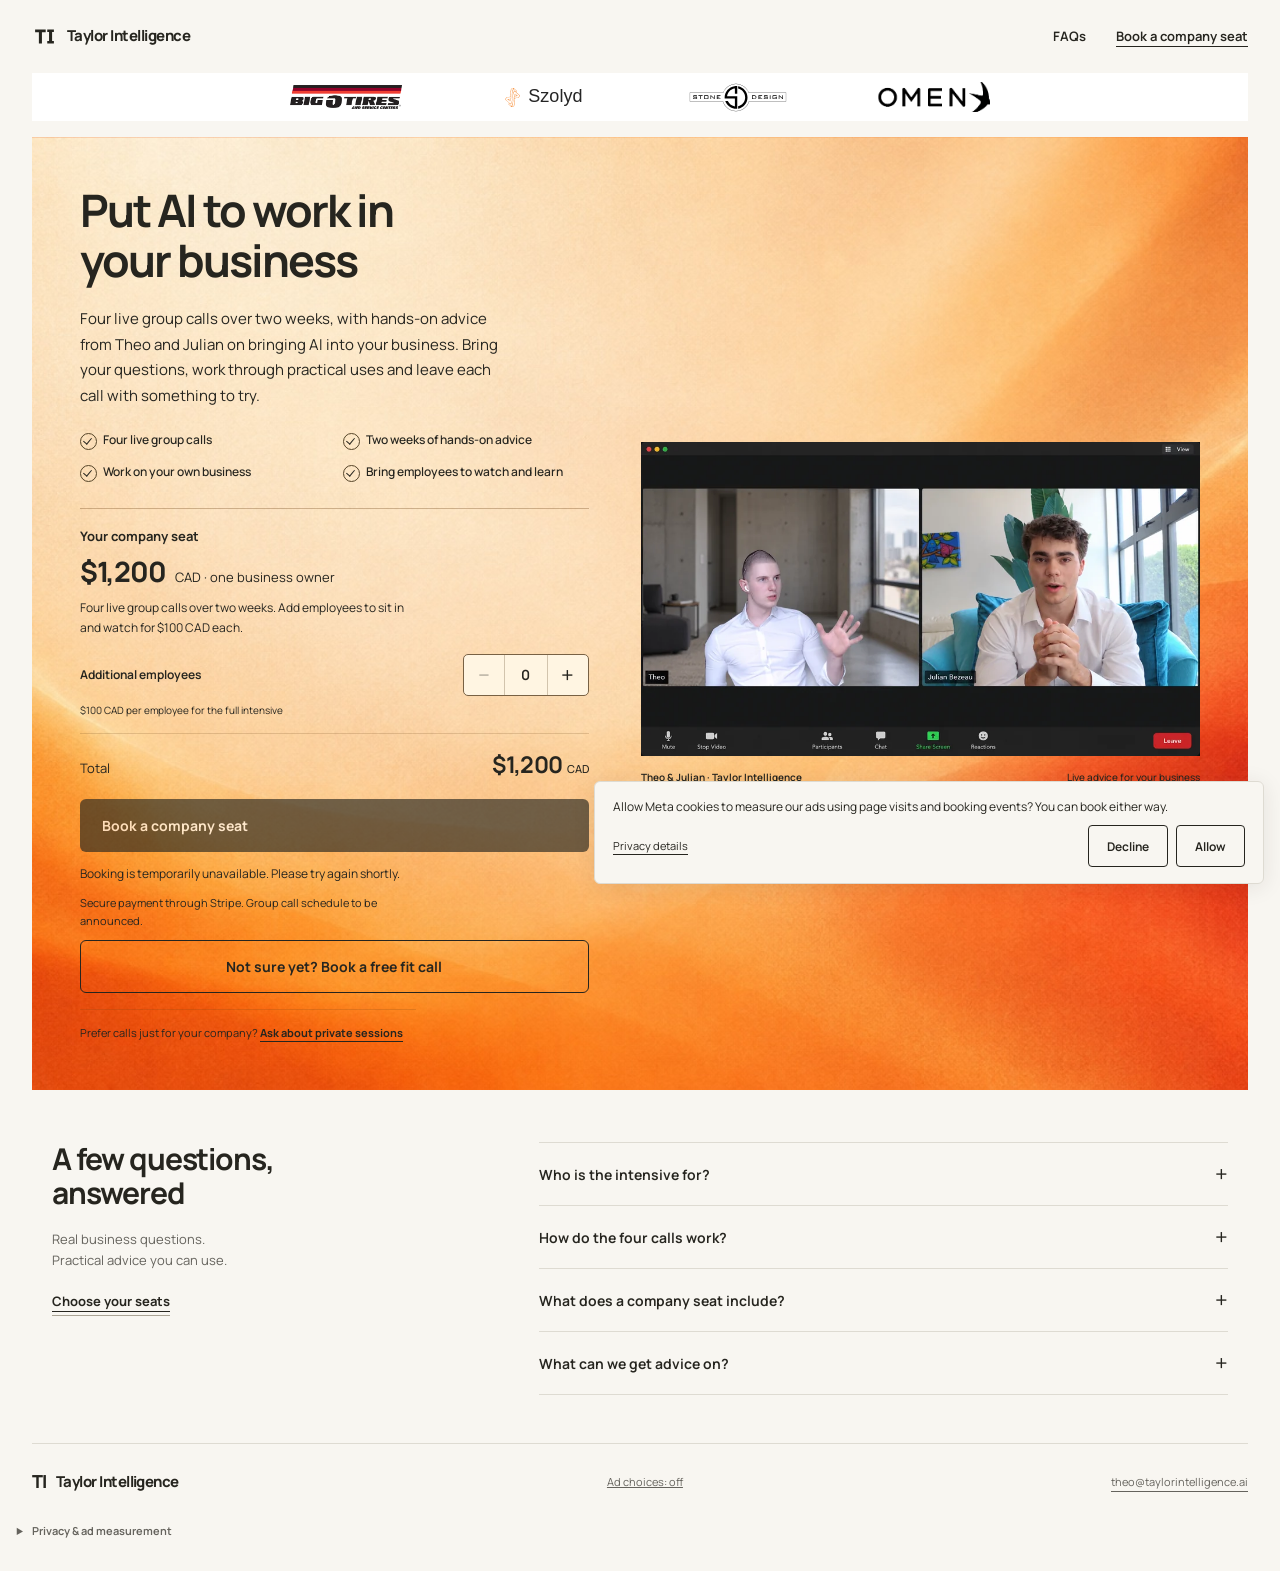
==== commit d4c42462: "Refine site typography, smooth scrolling and independent bird motion" ====
--- a/ai-intensive/index.html
+++ b/ai-intensive/index.html
@@ -8,7 +8,7 @@
   <meta name="theme-color" content="#f4f1ea">
   <link rel="canonical" href="https://taylorintelligence.ai/ai-intensive/">
   <link rel="icon" href="/favicon.svg" type="image/svg+xml">
-  <link rel="preload" href="/ai-intensive/fonts/Manrope.ttf" as="font" type="font/ttf" crossorigin>
+  <link rel="preload" href="/assets/fonts/Manrope-latin.woff2" as="font" type="font/woff2" crossorigin>
   <meta property="og:type" content="website">
   <meta property="og:site_name" content="Taylor Intelligence">
   <meta property="og:title" content="Put AI to work in your business.">
@@ -30,7 +30,7 @@
       <svg class="mark" viewBox="0 0 32 32" aria-hidden="true" focusable="false"><g transform="translate(3.290 24.934) scale(0.0256 -0.0256)"><path d="M557 563H368V0H216V563H27V698H557Z"/><path transform="translate(584 0)" d="M382 0H50V121H140V577H50V698H382V577H292V121H382Z"/></g></svg>
       <span>Taylor Intelligence</span>
     </a>
-    <nav aria-label="Page navigation"><a href="#questions">FAQs</a><a class="nav-cta" href="#booking">Book a company seat <span aria-hidden="true">↗</span></a></nav>
+    <nav aria-label="Page navigation"><a href="#questions">FAQs</a><a class="nav-cta" href="#booking">Book a company seat</a></nav>
   </header>
 
   <div class="client-proof shell" role="group" aria-label="A few businesses we work with">
@@ -47,8 +47,8 @@
     <section class="hero shell" aria-labelledby="offer-title">
       <div class="hero-copy">
         <div class="hero-heading">
-          <p class="eyebrow">AI intensive · Business owners</p>
-          <h1 id="offer-title">Put AI to work in your business.</h1>
+
+          <h1 id="offer-title">Put AI to work in your business</h1>
         </div>
         <p class="hero-intro">Four live group calls over two weeks, with hands-on advice from Theo and Julian on bringing AI into your business. Bring your questions, work through practical uses and leave each call with something to try.</p>
         <ul class="inclusions" aria-label="Included in the programme">
@@ -73,25 +73,25 @@
             <p id="extra-seat-price" class="seat-unit">$100 CAD per employee for the full intensive</p>
             <div class="order-total" aria-live="polite" aria-atomic="true"><span>Total</span><strong><output id="order-total" for="extra-employees">$1,200</output> <span>CAD</span></strong></div>
             <input type="hidden" name="checkoutAttempt" id="checkout-attempt" value="">
-            <button class="button checkout-button" type="submit">Book a company seat <span aria-hidden="true">→</span></button>
+            <button class="button checkout-button" type="submit">Book a company seat</button>
             <p id="checkout-status" class="checkout-status" role="status" aria-live="polite" hidden></p>
           </form>
           <p class="hero-note">Secure payment through Stripe. Group call schedule to be announced.</p>
           <a class="button fit-call-button" href="https://calendar.google.com/calendar/u/0/appointments/schedules/AcZssZ1gTNRRjtUhFG3CoFfreS9iHhPiF3XYPo2QBchk6DxCt5HwHm_gLVUe3Z-rBEhu890-og5GPxIP">Not sure yet? Book a free fit call</a>
-          <p class="private-option">Prefer calls just for your company? <a href="https://calendar.google.com/calendar/u/0/appointments/schedules/AcZssZ1gTNRRjtUhFG3CoFfreS9iHhPiF3XYPo2QBchk6DxCt5HwHm_gLVUe3Z-rBEhu890-og5GPxIP">Ask about private sessions <span aria-hidden="true">↗</span></a></p>
+          <p class="private-option">Prefer calls just for your company? <a href="https://calendar.google.com/calendar/u/0/appointments/schedules/AcZssZ1gTNRRjtUhFG3CoFfreS9iHhPiF3XYPo2QBchk6DxCt5HwHm_gLVUe3Z-rBEhu890-og5GPxIP">Ask about private sessions</a></p>
         </div>
       </div>
       <figure class="mentor-photo">
-        <img src="/ai-intensive/images/theo-julian-call.png" alt="Theo Taylor and Julian Bezeau in a two-person video call." width="1672" height="941" fetchpriority="high">
+        <img src="/ai-intensive/images/theo-julian-call-960.webp" srcset="/ai-intensive/images/theo-julian-call-960.webp 960w, /ai-intensive/images/theo-julian-call.webp 1672w" sizes="(max-width:1100px) 90vw, 45vw" decoding="async" alt="Theo Taylor and Julian Bezeau in a two-person video call." width="1672" height="941" fetchpriority="high">
         <figcaption><span>Theo &amp; Julian · Taylor Intelligence</span><span>Live advice for your business</span></figcaption>
       </figure>
     </section>
 
     <section id="questions" class="questions shell" aria-labelledby="questions-title">
       <div class="questions-intro">
-        <h2 id="questions-title">A few questions, <br>answered.</h2>
+        <h2 id="questions-title">A few questions, <br>answered</h2>
         <p>Real business questions. <br>Practical advice you can use.</p>
-        <a class="text-link" href="#booking">Choose your seats <span aria-hidden="true">→</span></a>
+        <a class="text-link" href="#booking">Choose your seats</a>
       </div>
       <div class="faq-list">
         <details><summary>Who is the intensive for?<span aria-hidden="true">+</span></summary><p>Business owners who want hands-on advice on incorporating AI into their business. Bring the work you already do and the questions you want help with. You don’t need to be an AI expert.</p></details>
@@ -101,7 +101,7 @@
       </div>
     </section>
   </main>
-  <footer class="site-footer shell"><a class="brand" href="/"><span class="footer-ti" aria-hidden="true">TI</span><span>Taylor Intelligence</span></a><button type="button" id="ad-choice" class="ad-choice">Ad choices: off</button><a href="mailto:theo@taylorintelligence.ai">theo@taylorintelligence.ai <span aria-hidden="true">↗</span></a></footer>
+  <footer class="site-footer shell"><a class="brand" href="/"><span class="footer-ti" aria-hidden="true">TI</span><span>Taylor Intelligence</span></a><button type="button" id="ad-choice" class="ad-choice">Ad choices: off</button><a href="mailto:theo@taylorintelligence.ai">theo@taylorintelligence.ai</a></footer>
   <details id="ad-privacy" class="ad-privacy shell"><summary>Privacy &amp; ad measurement</summary><p>With your permission, we use Meta Pixel to measure visits to this page, checkout starts and completed bookings. Meta receives event details, page and referral information, browser/device information and cookie identifiers, and processes your IP address. Booking events include the total and number of seats. We do not send names, email addresses, card details or Stripe checkout tokens to Meta through this integration. See <a href="https://www.facebook.com/privacy/policy/" rel="noreferrer">Meta’s Privacy Policy</a>. You can change your choice using “Ad choices” above. Your choice is saved in this browser for up to 180 days; supported browser privacy signals keep tracking off. Stripe processes payments separately. Questions: <a href="mailto:theo@taylorintelligence.ai">theo@taylorintelligence.ai</a>.</p></details>
   <section id="ad-notice" class="ad-notice" aria-label="Optional ad measurement" hidden>
     <p id="ad-notice-text">Allow Meta cookies to measure our ads using page visits and booking events? You can book either way.</p>
--- a/ai-intensive/style.css
+++ b/ai-intensive/style.css
@@ -1,4 +1,4 @@
-@font-face { font-family: Manrope; src: url('/ai-intensive/fonts/Manrope.ttf') format('truetype'); font-style: normal; font-weight: 200 800; font-display: swap; }
+@font-face { font-family: Manrope; src: url('/assets/fonts/Manrope-latin.woff2') format('woff2'); font-style: normal; font-weight: 200 800; font-display: swap; }
 :root { color-scheme: light; --paper: #f8f6f1; --ink: #26251f; --muted: #65635d; --line: #dedbd2; --sans: Manrope, Arial, Helvetica, sans-serif; }
 * { box-sizing: border-box; }
 html { scroll-behavior: smooth; -webkit-text-size-adjust: 100%; scroll-padding-top: 24px; }
@@ -224,3 +224,7 @@
   .inclusions li::before, .text-link, .faq-list, details, .site-footer { border-color: CanvasText; }
   .mark { fill: CanvasText; }
 }
+
+/* Plain link affordances and quieter section headings, shared agency direction. */
+.nav-cta,.text-link,.site-footer>a:last-child{text-decoration:underline;text-underline-offset:5px;text-decoration-thickness:1px}
+.questions-intro h2{letter-spacing:-.035em}
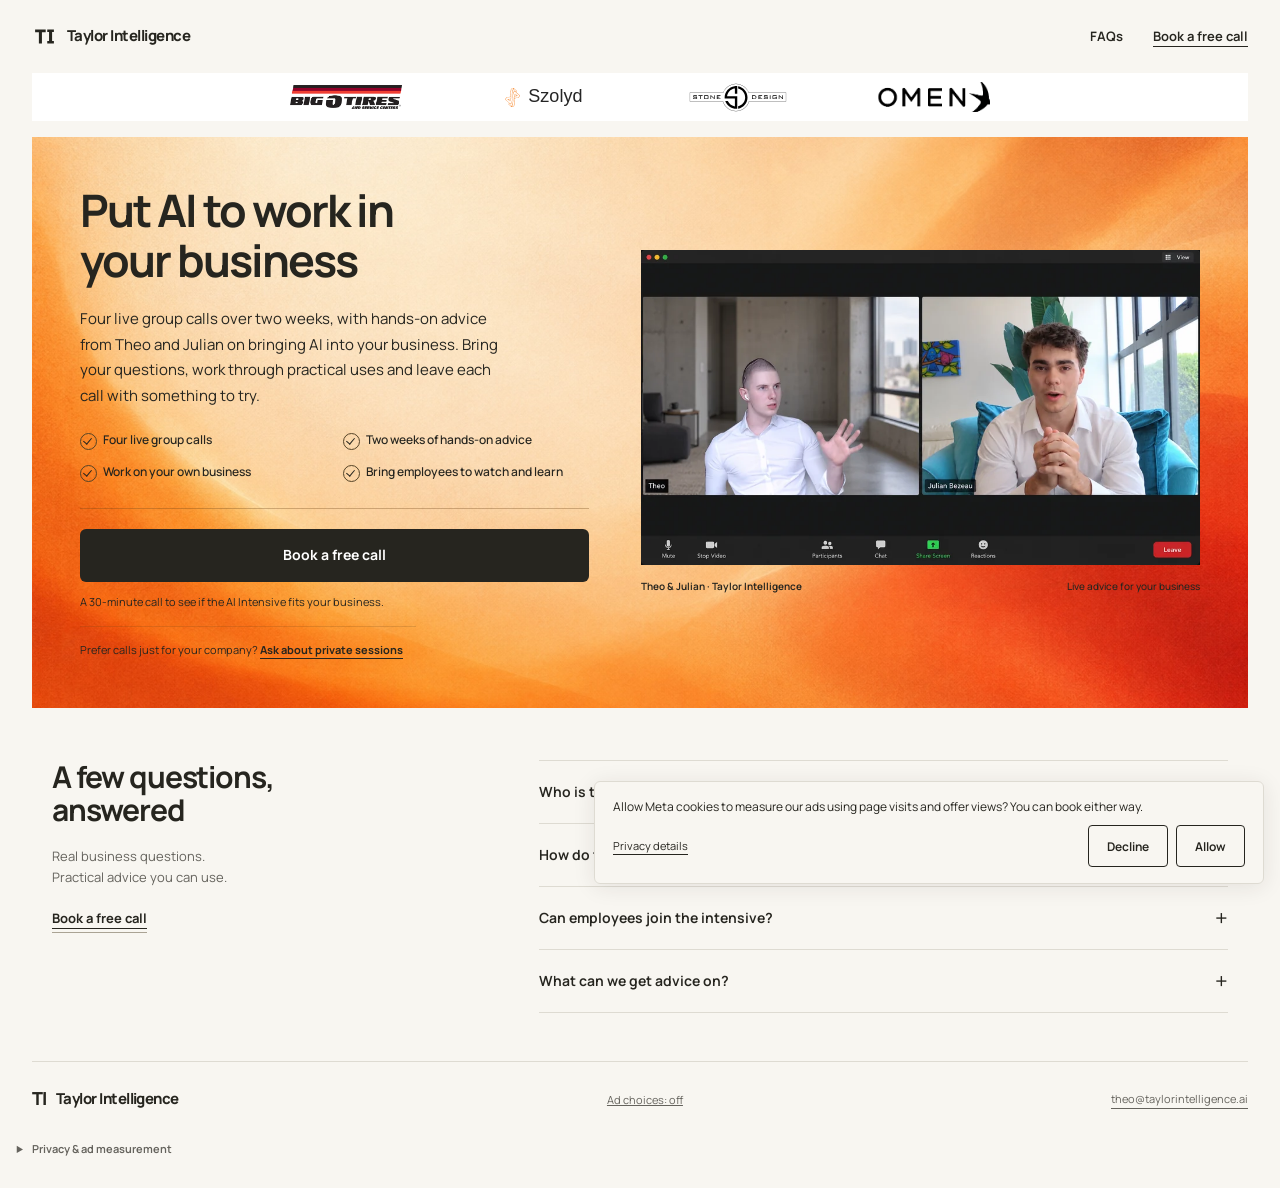
==== commit 73ebfe6b: "Prepare AI Intensive free-call funnel with private consent capture" ====
--- a/ai-intensive/index.html
+++ b/ai-intensive/index.html
@@ -4,7 +4,7 @@
   <meta charset="utf-8">
   <meta name="viewport" content="width=device-width, initial-scale=1">
   <title>AI Intensive for Business Owners — Taylor Intelligence</title>
-  <meta name="description" content="Hands-on advice for business owners putting AI to work. Four live group calls over two weeks. $1,200 CAD per company seat, plus $100 per additional employee.">
+  <meta name="description" content="Hands-on advice for business owners putting AI to work. Four live group calls over two weeks. Book a free call to see if the AI Intensive fits your business.">
   <meta name="theme-color" content="#f4f1ea">
   <link rel="canonical" href="https://taylorintelligence.ai/ai-intensive/">
   <link rel="icon" href="/favicon.svg" type="image/svg+xml">
@@ -12,16 +12,16 @@
   <meta property="og:type" content="website">
   <meta property="og:site_name" content="Taylor Intelligence">
   <meta property="og:title" content="Put AI to work in your business.">
-  <meta property="og:description" content="Four live group calls over two weeks. Practical AI advice for business owners. $1,200 CAD per company seat, plus $100 per additional employee.">
+  <meta property="og:description" content="Four live group calls over two weeks. Practical AI advice for business owners. Book a free call to see if the AI Intensive fits your business.">
   <meta property="og:url" content="https://taylorintelligence.ai/ai-intensive/">
-  <meta property="og:image" content="https://taylorintelligence.ai/ai-intensive/og.png?v=20261012-price-1200">
+  <meta property="og:image" content="https://taylorintelligence.ai/ai-intensive/og.png?v=20261014-free-call">
   <meta property="og:image:width" content="1200">
   <meta property="og:image:height" content="630">
   <meta name="twitter:card" content="summary_large_image">
   <meta name="twitter:title" content="Put AI to work in your business.">
-  <meta name="twitter:description" content="Hands-on AI advice for business owners. Four live group calls over two weeks. $1,200 CAD per company seat, plus $100 per additional employee.">
-  <meta name="twitter:image" content="https://taylorintelligence.ai/ai-intensive/og.png?v=20261012-price-1200">
-  <link rel="stylesheet" href="/ai-intensive/style.css?v=20261010-fit-call">
+  <meta name="twitter:description" content="Hands-on AI advice for business owners. Four live group calls over two weeks. Book a free call to see if the AI Intensive fits your business.">
+  <meta name="twitter:image" content="https://taylorintelligence.ai/ai-intensive/og.png?v=20261014-free-call">
+  <link rel="stylesheet" href="/ai-intensive/style.css?v=20261014-free-call">
 </head>
 <body>
   <a class="skip-link" href="#main">Skip to content</a>
@@ -30,7 +30,7 @@
       <svg class="mark" viewBox="0 0 32 32" aria-hidden="true" focusable="false"><g transform="translate(3.290 24.934) scale(0.0256 -0.0256)"><path d="M557 563H368V0H216V563H27V698H557Z"/><path transform="translate(584 0)" d="M382 0H50V121H140V577H50V698H382V577H292V121H382Z"/></g></svg>
       <span>Taylor Intelligence</span>
     </a>
-    <nav aria-label="Page navigation"><a href="#questions">FAQs</a><a class="nav-cta" href="#booking">Book a company seat</a></nav>
+    <nav aria-label="Page navigation"><a href="#questions">FAQs</a><a class="nav-cta" href="/ai-intensive/book">Book a free call</a></nav>
   </header>
 
   <div class="client-proof shell" role="group" aria-label="A few businesses we work with">
@@ -57,28 +57,10 @@
           <li>Work on your own business</li>
           <li>Bring employees to watch and learn</li>
         </ul>
-        <div id="booking" class="booking" aria-labelledby="booking-title">
-          <h2 id="booking-title" class="booking-title">Your company seat</h2>
-          <p class="price"><strong>$1,200</strong> <span>CAD · one business owner</span></p>
-          <p class="seat-note">Four live group calls over two weeks. Add employees to sit in and watch for $100 CAD each.</p>
-          <form id="company-checkout" action="/api/checkout" method="post">
-            <div class="seat-row">
-              <label for="extra-employees">Additional employees</label>
-              <div class="seat-stepper">
-                <button type="button" data-seat-step="-1" aria-label="Remove one additional employee" disabled>−</button>
-                <input id="extra-employees" name="extraEmployees" type="number" min="0" max="99" step="1" value="0" inputmode="numeric" aria-describedby="extra-seat-price">
-                <button type="button" data-seat-step="1" aria-label="Add one additional employee">+</button>
-              </div>
-            </div>
-            <p id="extra-seat-price" class="seat-unit">$100 CAD per employee for the full intensive</p>
-            <div class="order-total" aria-live="polite" aria-atomic="true"><span>Total</span><strong><output id="order-total" for="extra-employees">$1,200</output> <span>CAD</span></strong></div>
-            <input type="hidden" name="checkoutAttempt" id="checkout-attempt" value="">
-            <button class="button checkout-button" type="submit">Book a company seat</button>
-            <p id="checkout-status" class="checkout-status" role="status" aria-live="polite" hidden></p>
-          </form>
-          <p class="hero-note">Secure payment through Stripe. Group call schedule to be announced.</p>
-          <a class="button fit-call-button" href="https://calendar.google.com/calendar/u/0/appointments/schedules/AcZssZ1gTNRRjtUhFG3CoFfreS9iHhPiF3XYPo2QBchk6DxCt5HwHm_gLVUe3Z-rBEhu890-og5GPxIP">Not sure yet? Book a free fit call</a>
-          <p class="private-option">Prefer calls just for your company? <a href="https://calendar.google.com/calendar/u/0/appointments/schedules/AcZssZ1gTNRRjtUhFG3CoFfreS9iHhPiF3XYPo2QBchk6DxCt5HwHm_gLVUe3Z-rBEhu890-og5GPxIP">Ask about private sessions</a></p>
+        <div id="booking" class="booking free-call-cta">
+          <a class="button" href="/ai-intensive/book">Book a free call</a>
+          <p class="hero-note">A 30-minute call to see if the AI Intensive fits your business.</p>
+          <p class="private-option">Prefer calls just for your company? <a href="/ai-intensive/book">Ask about private sessions</a></p>
         </div>
       </div>
       <figure class="mentor-photo">
@@ -91,24 +73,23 @@
       <div class="questions-intro">
         <h2 id="questions-title">A few questions, <br>answered</h2>
         <p>Real business questions. <br>Practical advice you can use.</p>
-        <a class="text-link" href="#booking">Choose your seats</a>
+        <a class="text-link" href="/ai-intensive/book">Book a free call</a>
       </div>
       <div class="faq-list">
         <details><summary>Who is the intensive for?<span aria-hidden="true">+</span></summary><p>Business owners who want hands-on advice on incorporating AI into their business. Bring the work you already do and the questions you want help with. You don’t need to be an AI expert.</p></details>
-        <details><summary>How do the four calls work?<span aria-hidden="true">+</span></summary><p>You join four live shared group calls over two weeks, guided by Theo and Julian. We discuss practical AI uses and give advice grounded in the businesses in the room. The group schedule is to be announced. Private company sessions are available by arrangement; ask us about the scope and price.</p></details>
-        <details><summary>What does a company seat include?<span aria-hidden="true">+</span></summary><p>The $1,200 CAD company seat covers one business owner for all four calls. Additional employees from the same company can sit in and watch for $100 CAD each, covering the full intensive. Use the seat selector to choose how many extra employees to bring before paying.</p></details>
+        <details><summary>How do the four calls work?<span aria-hidden="true">+</span></summary><p>You join four live shared group calls over two weeks, guided by Theo and Julian. We discuss practical AI uses and give advice grounded in the businesses in the room. The group schedule is to be announced. Private company sessions are available by arrangement; ask us about the scope.</p></details>
+        <details><summary>Can employees join the intensive?<span aria-hidden="true">+</span></summary><p>The intensive is for business owners. Employees from the same company can join to watch and learn during the four calls. We can talk through who you would like to bring on your free call.</p></details>
         <details><summary>What can we get advice on?<span aria-hidden="true">+</span></summary><p>Bring practical questions: where AI could help with customer follow-ups, quoting, marketing, admin or finding information. We help you think through useful tools and next steps for your business. This is live advice and education; custom software development and paid tool subscriptions are separate.</p></details>
       </div>
     </section>
   </main>
   <footer class="site-footer shell"><a class="brand" href="/"><span class="footer-ti" aria-hidden="true">TI</span><span>Taylor Intelligence</span></a><button type="button" id="ad-choice" class="ad-choice">Ad choices: off</button><a href="mailto:theo@taylorintelligence.ai">theo@taylorintelligence.ai</a></footer>
-  <details id="ad-privacy" class="ad-privacy shell"><summary>Privacy &amp; ad measurement</summary><p>With your permission, we use Meta Pixel to measure visits to this page, checkout starts and completed bookings. Meta receives event details, page and referral information, browser/device information and cookie identifiers, and processes your IP address. Booking events include the total and number of seats. We do not send names, email addresses, card details or Stripe checkout tokens to Meta through this integration. See <a href="https://www.facebook.com/privacy/policy/" rel="noreferrer">Meta’s Privacy Policy</a>. You can change your choice using “Ad choices” above. Your choice is saved in this browser for up to 180 days; supported browser privacy signals keep tracking off. Stripe processes payments separately. Questions: <a href="mailto:theo@taylorintelligence.ai">theo@taylorintelligence.ai</a>.</p></details>
+  <details id="ad-privacy" class="ad-privacy shell"><summary>Privacy &amp; ad measurement</summary><p>With your permission, we use Meta Pixel to measure visits to this page and views of the AI Intensive offer. Meta receives event details, page and referral information, browser/device information and cookie identifiers, and processes your IP address. We do not send names or email addresses to Meta through this integration. See <a href="https://www.facebook.com/privacy/policy/" rel="noreferrer">Meta’s Privacy Policy</a>. You can change your choice using “Ad choices” above. Your choice is saved in this browser for up to 180 days; supported browser privacy signals keep tracking off. The optional weekly AI tips choice on the free-call form is separate from ad measurement. Questions: <a href="mailto:theo@taylorintelligence.ai">theo@taylorintelligence.ai</a>.</p></details>
   <section id="ad-notice" class="ad-notice" aria-label="Optional ad measurement" hidden>
-    <p id="ad-notice-text">Allow Meta cookies to measure our ads using page visits and booking events? You can book either way.</p>
+    <p id="ad-notice-text">Allow Meta cookies to measure our ads using page visits and offer views? You can book either way.</p>
     <a id="ad-privacy-link" href="#ad-privacy">Privacy details</a>
     <div class="ad-actions"><button id="ad-decline" type="button">Decline</button><button id="ad-allow" type="button">Allow</button></div>
   </section>
-  <script src="/ai-intensive/tracking.js?v=20261012-price-1200" defer></script>
-  <script src="/ai-intensive/checkout.js?v=20261012-price-1200" defer></script>
+  <script src="/ai-intensive/tracking.js?v=20261014-free-call" defer></script>
 </body>
 </html>
--- a/ai-intensive/style.css
+++ b/ai-intensive/style.css
@@ -228,3 +228,6 @@
 /* Plain link affordances and quieter section headings, shared agency direction. */
 .nav-cta,.text-link,.site-footer>a:last-child{text-decoration:underline;text-underline-offset:5px;text-decoration-thickness:1px}
 .questions-intro h2{letter-spacing:-.035em}
+
+/* The free-call funnel keeps the campaign's existing orange layout. */
+.free-call-cta > .button { width: 100%; justify-content: center; }
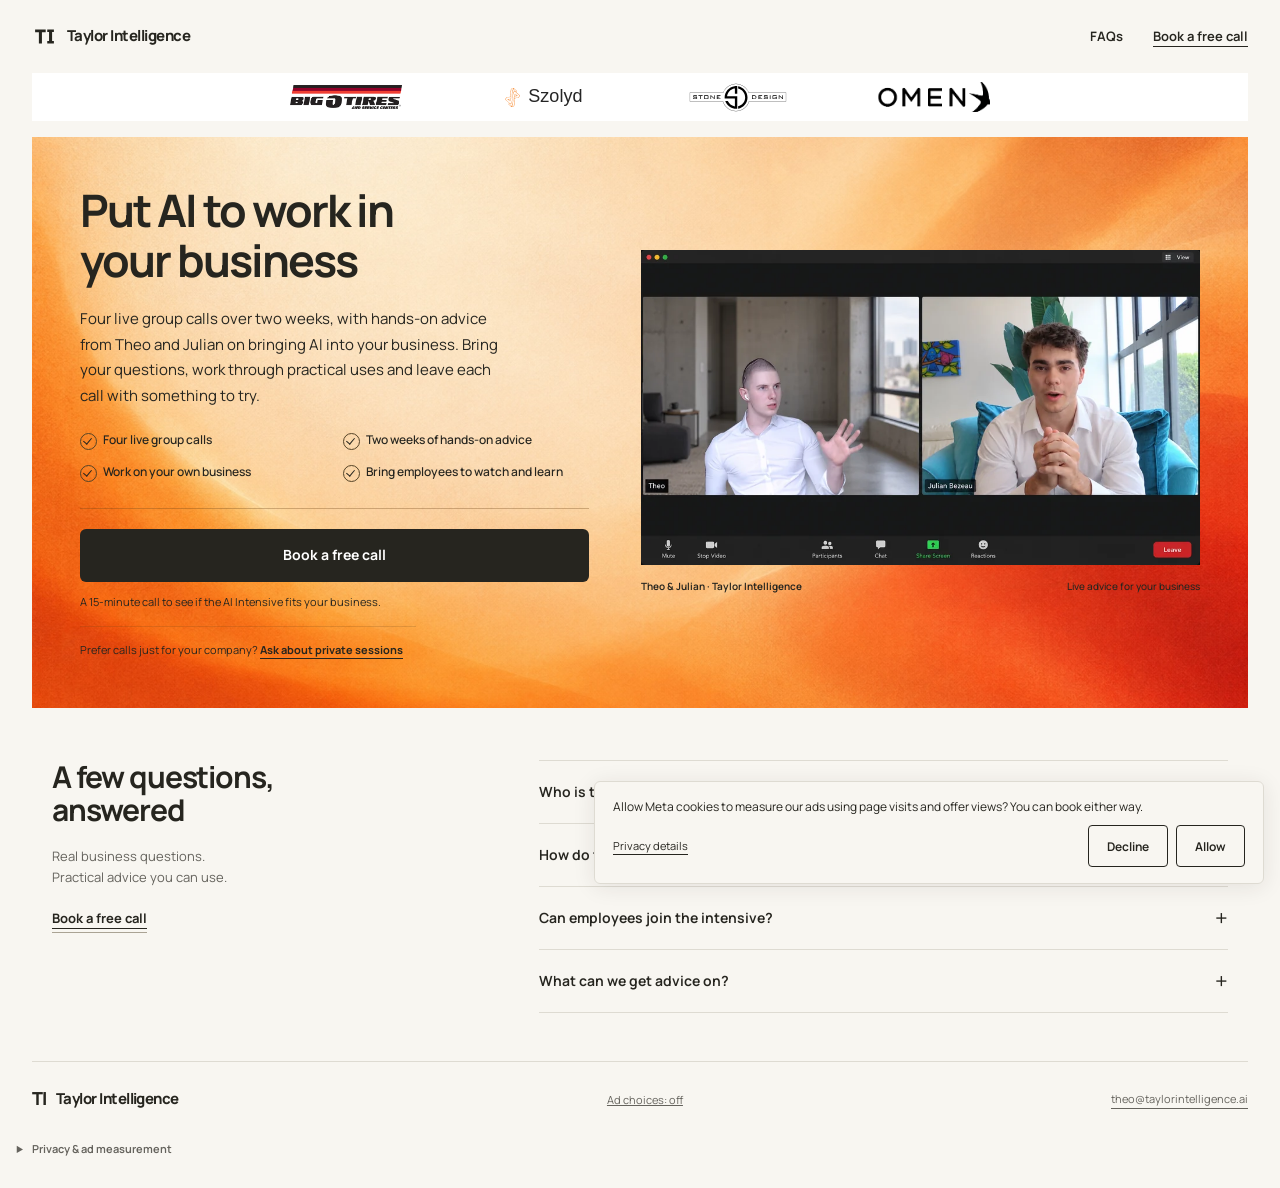
==== commit 7824e961: "Confirm free-call bookings on a consent-aware Meta thank-you page" ====
--- a/ai-intensive/index.html
+++ b/ai-intensive/index.html
@@ -59,7 +59,7 @@
         </ul>
         <div id="booking" class="booking free-call-cta">
           <a class="button" href="/ai-intensive/book">Book a free call</a>
-          <p class="hero-note">A 30-minute call to see if the AI Intensive fits your business.</p>
+          <p class="hero-note">A 15-minute call to see if the AI Intensive fits your business.</p>
           <p class="private-option">Prefer calls just for your company? <a href="/ai-intensive/book">Ask about private sessions</a></p>
         </div>
       </div>
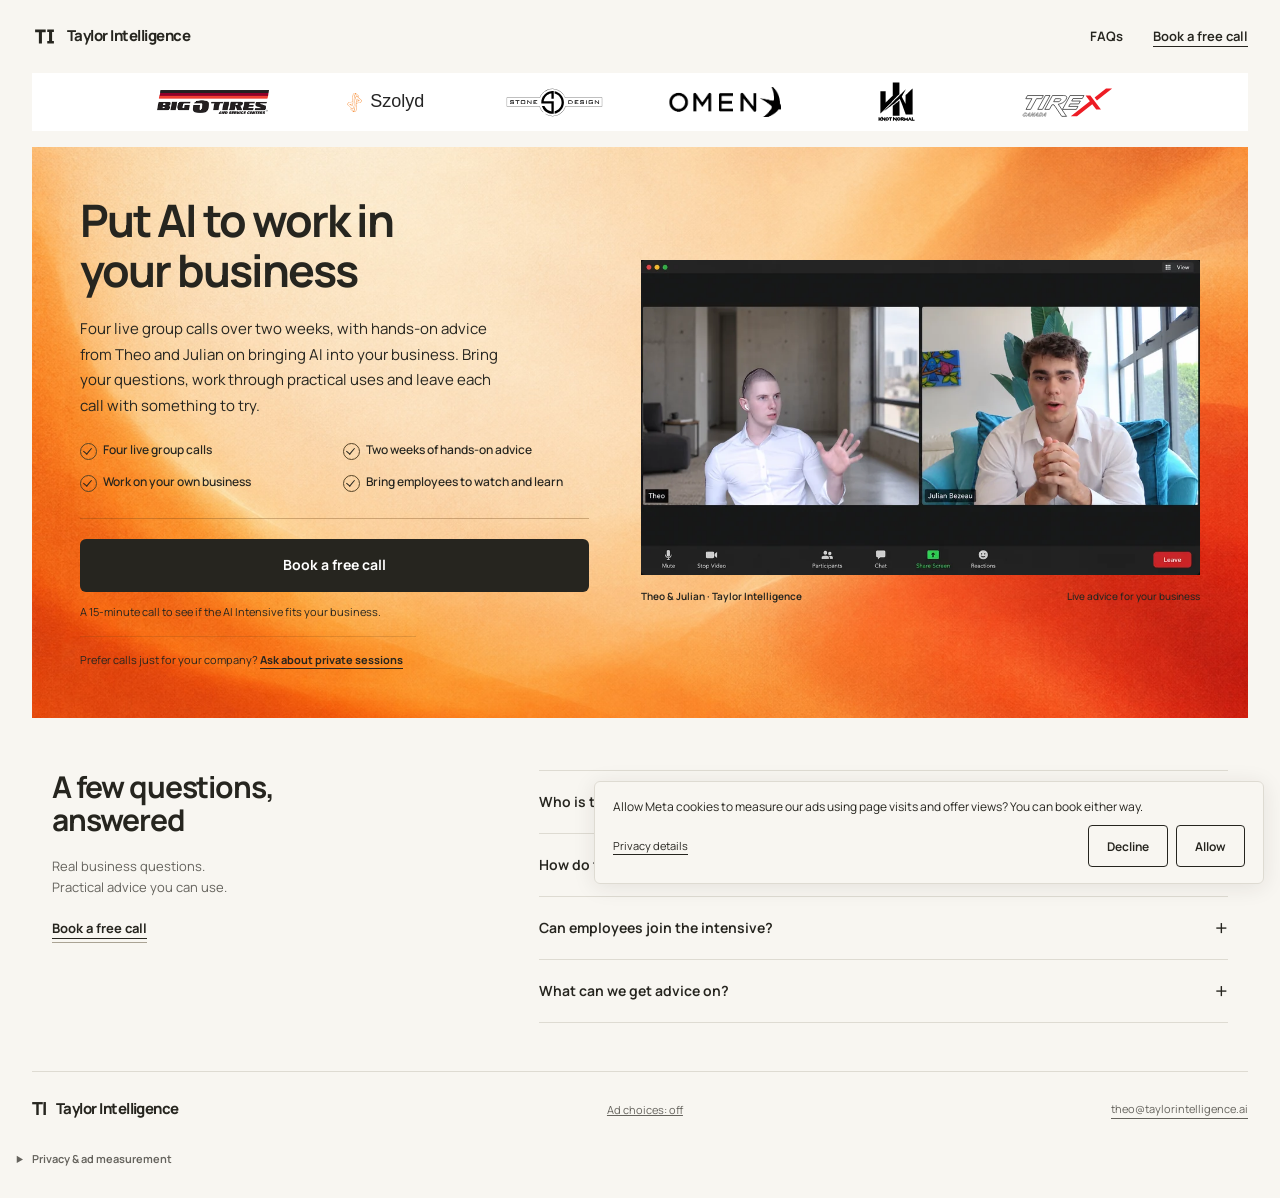
==== commit b411d5d0: "Add Knot Normal and Tire X to AI Intensive client row" ====
--- a/ai-intensive/index.html
+++ b/ai-intensive/index.html
@@ -39,6 +39,8 @@
       <figure class="logo-item logo-szolyd"><img src="/ai-intensive/logos/szolyd.svg" alt="Szolyd" width="340" height="340"><span aria-hidden="true">Szolyd</span></figure>
       <figure class="logo-item"><img src="/ai-intensive/logos/sd-concrete.svg" alt="Stone Design Concrete" width="340" height="101"></figure>
       <figure class="logo-item logo-omen"><img src="/ai-intensive/logos/omen-foils-dark.png" alt="Omen Foils" width="1200" height="359"></figure>
+      <figure class="logo-item logo-knot-normal"><img src="/assets/logos/knot-normal.svg" alt="Knot Normal" width="1040" height="1115"></figure>
+      <figure class="logo-item logo-tire-x"><img src="/assets/logos/tire-x-outlined.svg" alt="Tire X" width="156" height="50"></figure>
     </div>
   </div>
 
--- a/ai-intensive/style.css
+++ b/ai-intensive/style.css
@@ -231,3 +231,12 @@
 
 /* The free-call funnel keeps the campaign's existing orange layout. */
 .free-call-cta > .button { width: 100%; justify-content: center; }
+
+/* Keep all six client marks legible without changing the existing artwork. */
+.client-proof .client-logos { grid-template-columns: repeat(6, minmax(0, 1fr)); max-width: 1000px; }
+.logo-knot-normal { height: 40px; }
+.logo-knot-normal img { width: auto; max-width: 100%; height: 100%; }
+@media (max-width: 640px) {
+  .client-proof .client-logos { grid-template-columns: repeat(3, minmax(0, 1fr)); }
+  .logo-knot-normal { height: 32px; }
+}
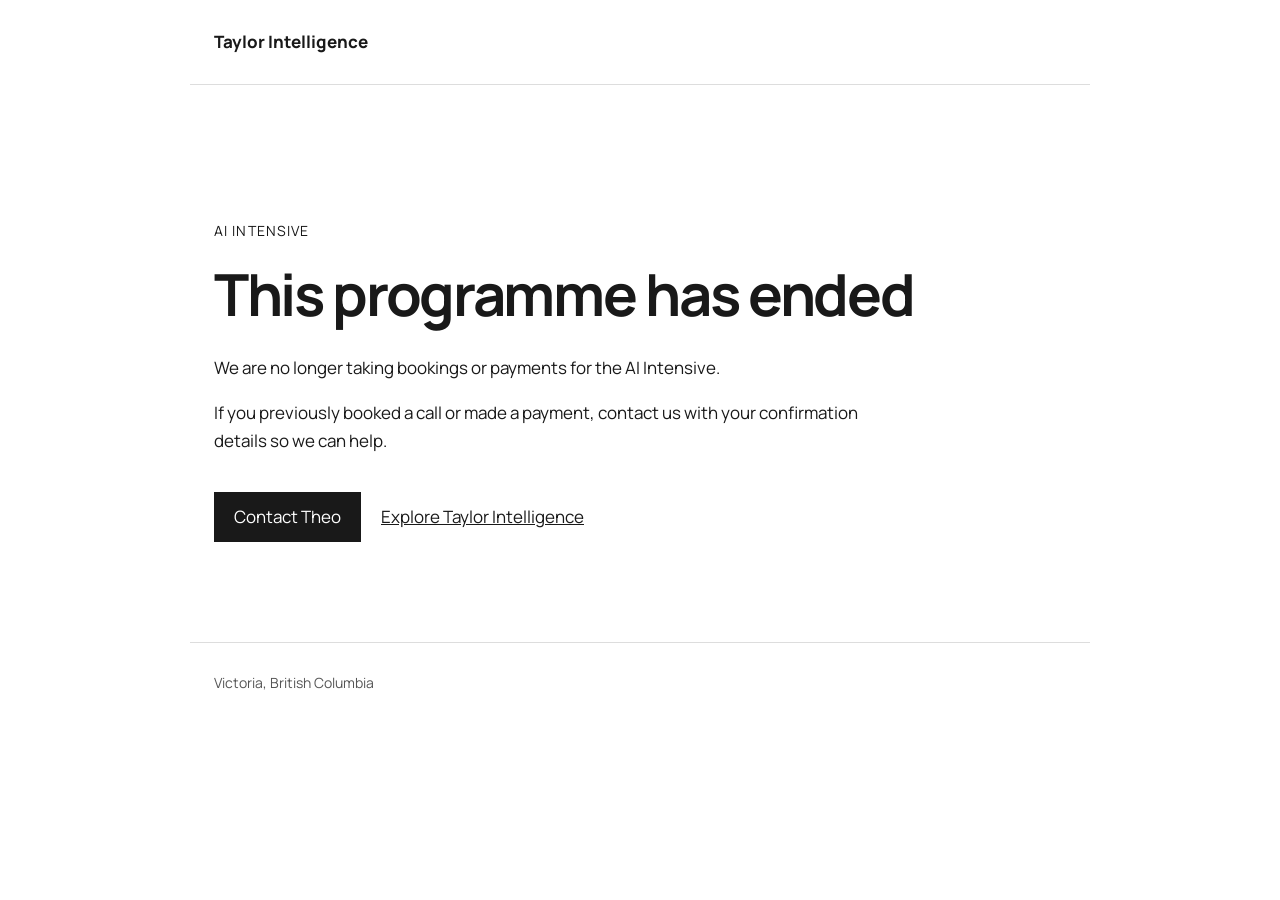
==== commit b6762e43: "Retire AI Intensive bookings and checkout" ====
--- a/ai-intensive/index.html
+++ b/ai-intensive/index.html
@@ -1,97 +1,3 @@
 <!doctype html>
-<html lang="en-CA">
-<head>
-  <meta charset="utf-8">
-  <meta name="viewport" content="width=device-width, initial-scale=1">
-  <title>AI Intensive for Business Owners — Taylor Intelligence</title>
-  <meta name="description" content="Hands-on advice for business owners putting AI to work. Four live group calls over two weeks. Book a free call to see if the AI Intensive fits your business.">
-  <meta name="theme-color" content="#f4f1ea">
-  <link rel="canonical" href="https://taylorintelligence.ai/ai-intensive/">
-  <link rel="icon" href="/favicon.svg" type="image/svg+xml">
-  <link rel="preload" href="/assets/fonts/Manrope-latin.woff2" as="font" type="font/woff2" crossorigin>
-  <meta property="og:type" content="website">
-  <meta property="og:site_name" content="Taylor Intelligence">
-  <meta property="og:title" content="Put AI to work in your business.">
-  <meta property="og:description" content="Four live group calls over two weeks. Practical AI advice for business owners. Book a free call to see if the AI Intensive fits your business.">
-  <meta property="og:url" content="https://taylorintelligence.ai/ai-intensive/">
-  <meta property="og:image" content="https://taylorintelligence.ai/ai-intensive/og.png?v=20261014-free-call">
-  <meta property="og:image:width" content="1200">
-  <meta property="og:image:height" content="630">
-  <meta name="twitter:card" content="summary_large_image">
-  <meta name="twitter:title" content="Put AI to work in your business.">
-  <meta name="twitter:description" content="Hands-on AI advice for business owners. Four live group calls over two weeks. Book a free call to see if the AI Intensive fits your business.">
-  <meta name="twitter:image" content="https://taylorintelligence.ai/ai-intensive/og.png?v=20261014-free-call">
-  <link rel="stylesheet" href="/ai-intensive/style.css?v=20261014-free-call">
-</head>
-<body>
-  <a class="skip-link" href="#main">Skip to content</a>
-  <header class="site-header shell">
-    <a class="brand" href="/" aria-label="Taylor Intelligence — home">
-      <svg class="mark" viewBox="0 0 32 32" aria-hidden="true" focusable="false"><g transform="translate(3.290 24.934) scale(0.0256 -0.0256)"><path d="M557 563H368V0H216V563H27V698H557Z"/><path transform="translate(584 0)" d="M382 0H50V121H140V577H50V698H382V577H292V121H382Z"/></g></svg>
-      <span>Taylor Intelligence</span>
-    </a>
-    <nav aria-label="Page navigation"><a href="#questions">FAQs</a><a class="nav-cta" href="/ai-intensive/book">Book a free call</a></nav>
-  </header>
-
-  <div class="client-proof shell" role="group" aria-label="A few businesses we work with">
-    <div class="client-logos">
-      <figure class="logo-item logo-big-o"><img src="/ai-intensive/logos/big-o-tires.png" alt="Big O Tires Victoria" width="400" height="89"></figure>
-      <figure class="logo-item logo-szolyd"><img src="/ai-intensive/logos/szolyd.svg" alt="Szolyd" width="340" height="340"><span aria-hidden="true">Szolyd</span></figure>
-      <figure class="logo-item"><img src="/ai-intensive/logos/sd-concrete.svg" alt="Stone Design Concrete" width="340" height="101"></figure>
-      <figure class="logo-item logo-omen"><img src="/ai-intensive/logos/omen-foils-dark.png" alt="Omen Foils" width="1200" height="359"></figure>
-      <figure class="logo-item logo-knot-normal"><img src="/assets/logos/knot-normal.svg" alt="Knot Normal" width="1040" height="1115"></figure>
-      <figure class="logo-item logo-tire-x"><img src="/assets/logos/tire-x-outlined.svg" alt="Tire X" width="156" height="50"></figure>
-    </div>
-  </div>
-
-
-  <main id="main">
-    <section class="hero shell" aria-labelledby="offer-title">
-      <div class="hero-copy">
-        <div class="hero-heading">
-
-          <h1 id="offer-title">Put AI to work in your business</h1>
-        </div>
-        <p class="hero-intro">Four live group calls over two weeks, with hands-on advice from Theo and Julian on bringing AI into your business. Bring your questions, work through practical uses and leave each call with something to try.</p>
-        <ul class="inclusions" aria-label="Included in the programme">
-          <li>Four live group calls</li>
-          <li>Two weeks of hands-on advice</li>
-          <li>Work on your own business</li>
-          <li>Bring employees to watch and learn</li>
-        </ul>
-        <div id="booking" class="booking free-call-cta">
-          <a class="button" href="/ai-intensive/book">Book a free call</a>
-          <p class="hero-note">A 15-minute call to see if the AI Intensive fits your business.</p>
-          <p class="private-option">Prefer calls just for your company? <a href="/ai-intensive/book">Ask about private sessions</a></p>
-        </div>
-      </div>
-      <figure class="mentor-photo">
-        <img src="/ai-intensive/images/theo-julian-call-960.webp" srcset="/ai-intensive/images/theo-julian-call-960.webp 960w, /ai-intensive/images/theo-julian-call.webp 1672w" sizes="(max-width:1100px) 90vw, 45vw" decoding="async" alt="Theo Taylor and Julian Bezeau in a two-person video call." width="1672" height="941" fetchpriority="high">
-        <figcaption><span>Theo &amp; Julian · Taylor Intelligence</span><span>Live advice for your business</span></figcaption>
-      </figure>
-    </section>
-
-    <section id="questions" class="questions shell" aria-labelledby="questions-title">
-      <div class="questions-intro">
-        <h2 id="questions-title">A few questions, <br>answered</h2>
-        <p>Real business questions. <br>Practical advice you can use.</p>
-        <a class="text-link" href="/ai-intensive/book">Book a free call</a>
-      </div>
-      <div class="faq-list">
-        <details><summary>Who is the intensive for?<span aria-hidden="true">+</span></summary><p>Business owners who want hands-on advice on incorporating AI into their business. Bring the work you already do and the questions you want help with. You don’t need to be an AI expert.</p></details>
-        <details><summary>How do the four calls work?<span aria-hidden="true">+</span></summary><p>You join four live shared group calls over two weeks, guided by Theo and Julian. We discuss practical AI uses and give advice grounded in the businesses in the room. The group schedule is to be announced. Private company sessions are available by arrangement; ask us about the scope.</p></details>
-        <details><summary>Can employees join the intensive?<span aria-hidden="true">+</span></summary><p>The intensive is for business owners. Employees from the same company can join to watch and learn during the four calls. We can talk through who you would like to bring on your free call.</p></details>
-        <details><summary>What can we get advice on?<span aria-hidden="true">+</span></summary><p>Bring practical questions: where AI could help with customer follow-ups, quoting, marketing, admin or finding information. We help you think through useful tools and next steps for your business. This is live advice and education; custom software development and paid tool subscriptions are separate.</p></details>
-      </div>
-    </section>
-  </main>
-  <footer class="site-footer shell"><a class="brand" href="/"><span class="footer-ti" aria-hidden="true">TI</span><span>Taylor Intelligence</span></a><button type="button" id="ad-choice" class="ad-choice">Ad choices: off</button><a href="mailto:theo@taylorintelligence.ai">theo@taylorintelligence.ai</a></footer>
-  <details id="ad-privacy" class="ad-privacy shell"><summary>Privacy &amp; ad measurement</summary><p>With your permission, we use Meta Pixel to measure visits to this page and views of the AI Intensive offer. Meta receives event details, page and referral information, browser/device information and cookie identifiers, and processes your IP address. We do not send names or email addresses to Meta through this integration. See <a href="https://www.facebook.com/privacy/policy/" rel="noreferrer">Meta’s Privacy Policy</a>. You can change your choice using “Ad choices” above. Your choice is saved in this browser for up to 180 days; supported browser privacy signals keep tracking off. The optional weekly AI tips choice on the free-call form is separate from ad measurement. Questions: <a href="mailto:theo@taylorintelligence.ai">theo@taylorintelligence.ai</a>.</p></details>
-  <section id="ad-notice" class="ad-notice" aria-label="Optional ad measurement" hidden>
-    <p id="ad-notice-text">Allow Meta cookies to measure our ads using page visits and offer views? You can book either way.</p>
-    <a id="ad-privacy-link" href="#ad-privacy">Privacy details</a>
-    <div class="ad-actions"><button id="ad-decline" type="button">Decline</button><button id="ad-allow" type="button">Allow</button></div>
-  </section>
-  <script src="/ai-intensive/tracking.js?v=20261014-free-call" defer></script>
-</body>
-</html>
+<html lang="en-CA"><head><meta charset="utf-8"><meta name="viewport" content="width=device-width, initial-scale=1"><meta name="referrer" content="no-referrer"><meta name="robots" content="noindex, nofollow"><title>AI Intensive has ended — Taylor Intelligence</title><meta name="description" content="The AI Intensive has ended. New bookings and payments are closed."><link rel="canonical" href="https://taylorintelligence.ai/ai-intensive/"><link rel="icon" href="/favicon.svg" type="image/svg+xml"><link rel="stylesheet" href="/ai-intensive/retired.css"></head>
+<body><a class="skip-link" href="#main">Skip to content</a><header><a class="brand" href="/">Taylor Intelligence</a></header><main id="main"><p class="eyebrow">AI Intensive</p><h1>This programme has ended</h1><p>We are no longer taking bookings or payments for the AI Intensive.</p><p id="payment-confirmation" role="status" aria-live="polite" hidden></p><p>If you previously booked a call or made a payment, contact us with your confirmation details so we can help.</p><a class="button" href="mailto:theo@taylorintelligence.ai">Contact Theo</a><a class="secondary" href="/">Explore Taylor Intelligence</a></main><footer>Victoria, British Columbia</footer><script src="/ai-intensive/retirement-receipt.js" defer></script></body></html>
--- a/ai-intensive/retired.css
+++ b/ai-intensive/retired.css
@@ -0,0 +1 @@
+@font-face{font-family:Manrope;src:url('/assets/fonts/Manrope-latin.woff2') format('woff2');font-display:swap}*{box-sizing:border-box}body{margin:0;background:#fff;color:#191919;font:17px/1.65 Manrope,system-ui,sans-serif}header,main,footer{max-width:900px;margin:auto;padding:28px 24px}header{border-bottom:1px solid #ddd}.brand{color:inherit;text-decoration:none;font-weight:750}main{padding-top:clamp(64px,12vw,120px);padding-bottom:100px}.eyebrow{font-size:14px;letter-spacing:.08em;text-transform:uppercase}h1{font-size:clamp(36px,6vw,58px);line-height:1.1;max-width:700px;letter-spacing:-.04em;margin:20px 0 28px}main p{max-width:650px}.button{display:inline-block;padding:11px 20px;background:#191919;color:#fff;text-decoration:none;margin:20px 20px 0 0}.secondary{display:inline-block;color:inherit;margin-top:20px}footer{border-top:1px solid #ddd;color:#555;font-size:14px}.skip-link{position:absolute;top:-100px;left:20px}.skip-link:focus{top:10px;background:#fff;padding:8px}a:focus-visible{outline:3px solid #5d6fca;outline-offset:4px}@media(max-width:480px){body{font-size:16px}main{padding-bottom:64px}.secondary{display:block}}
